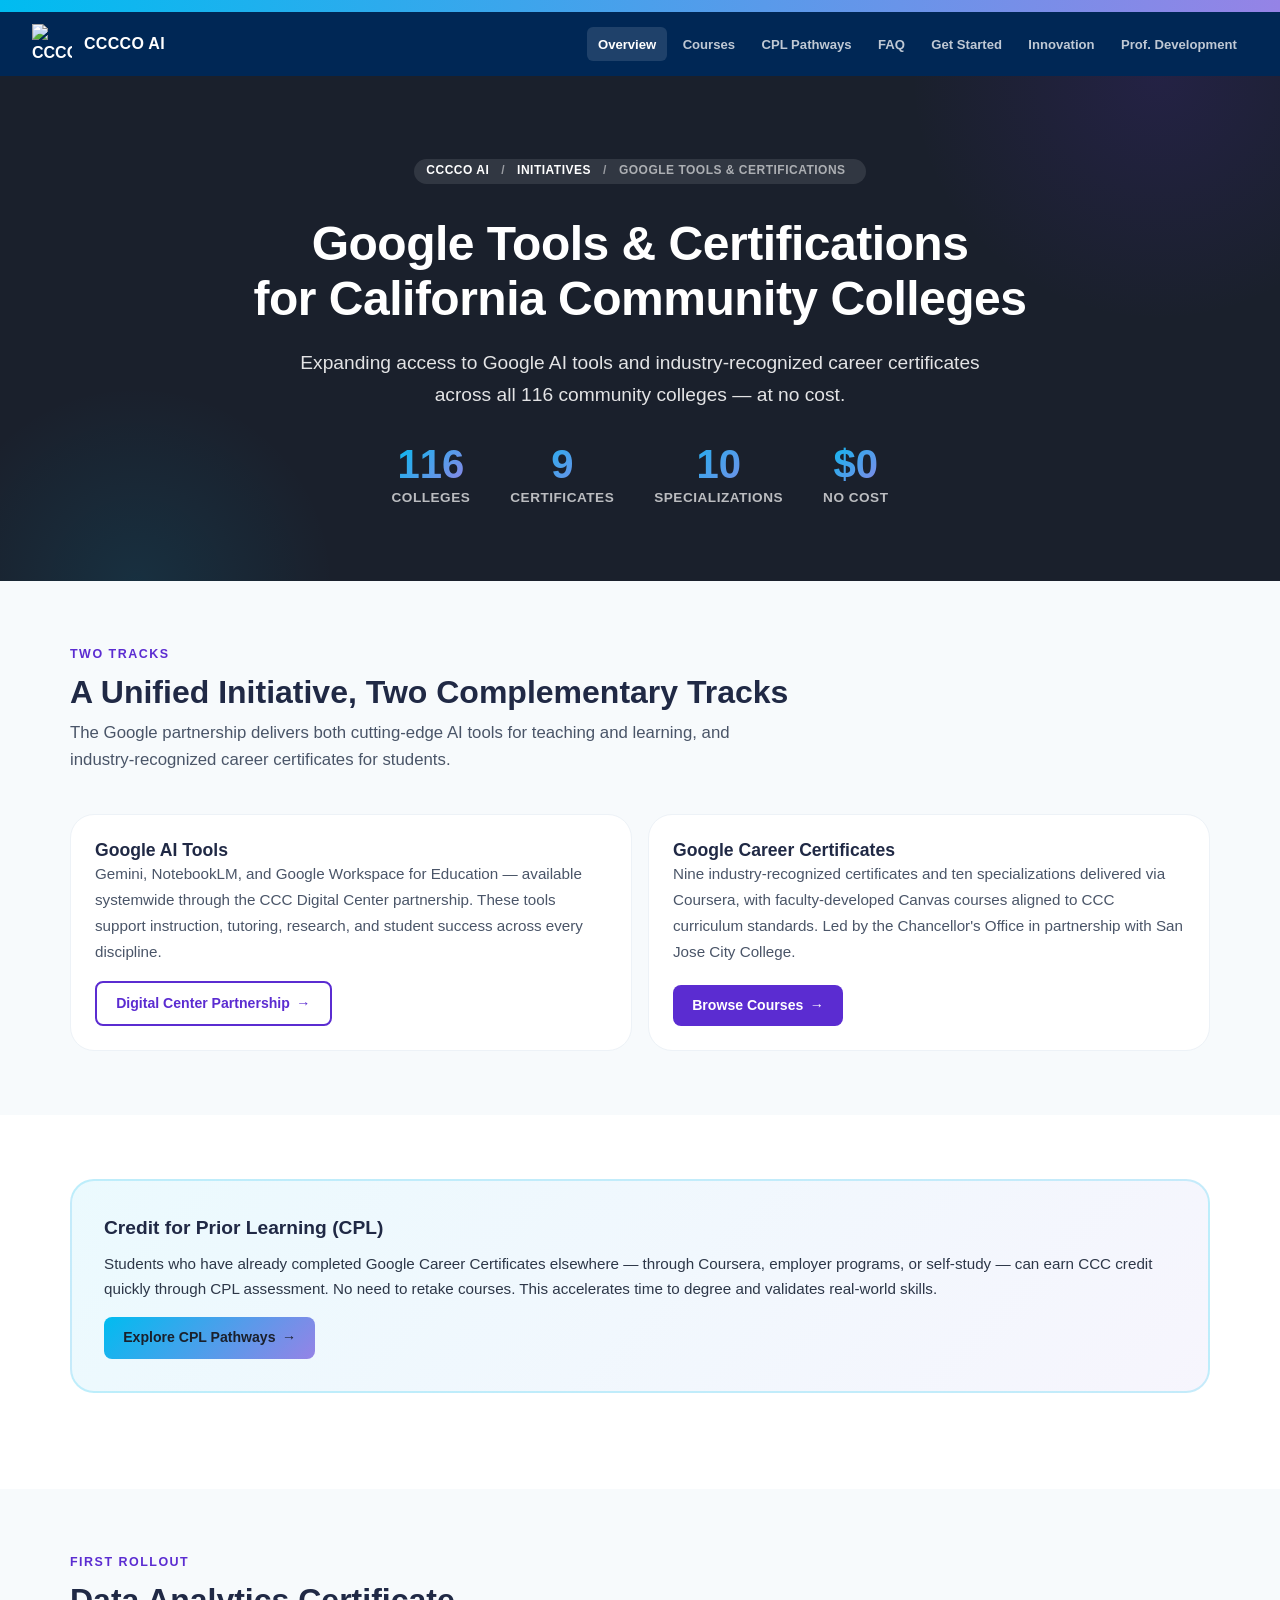
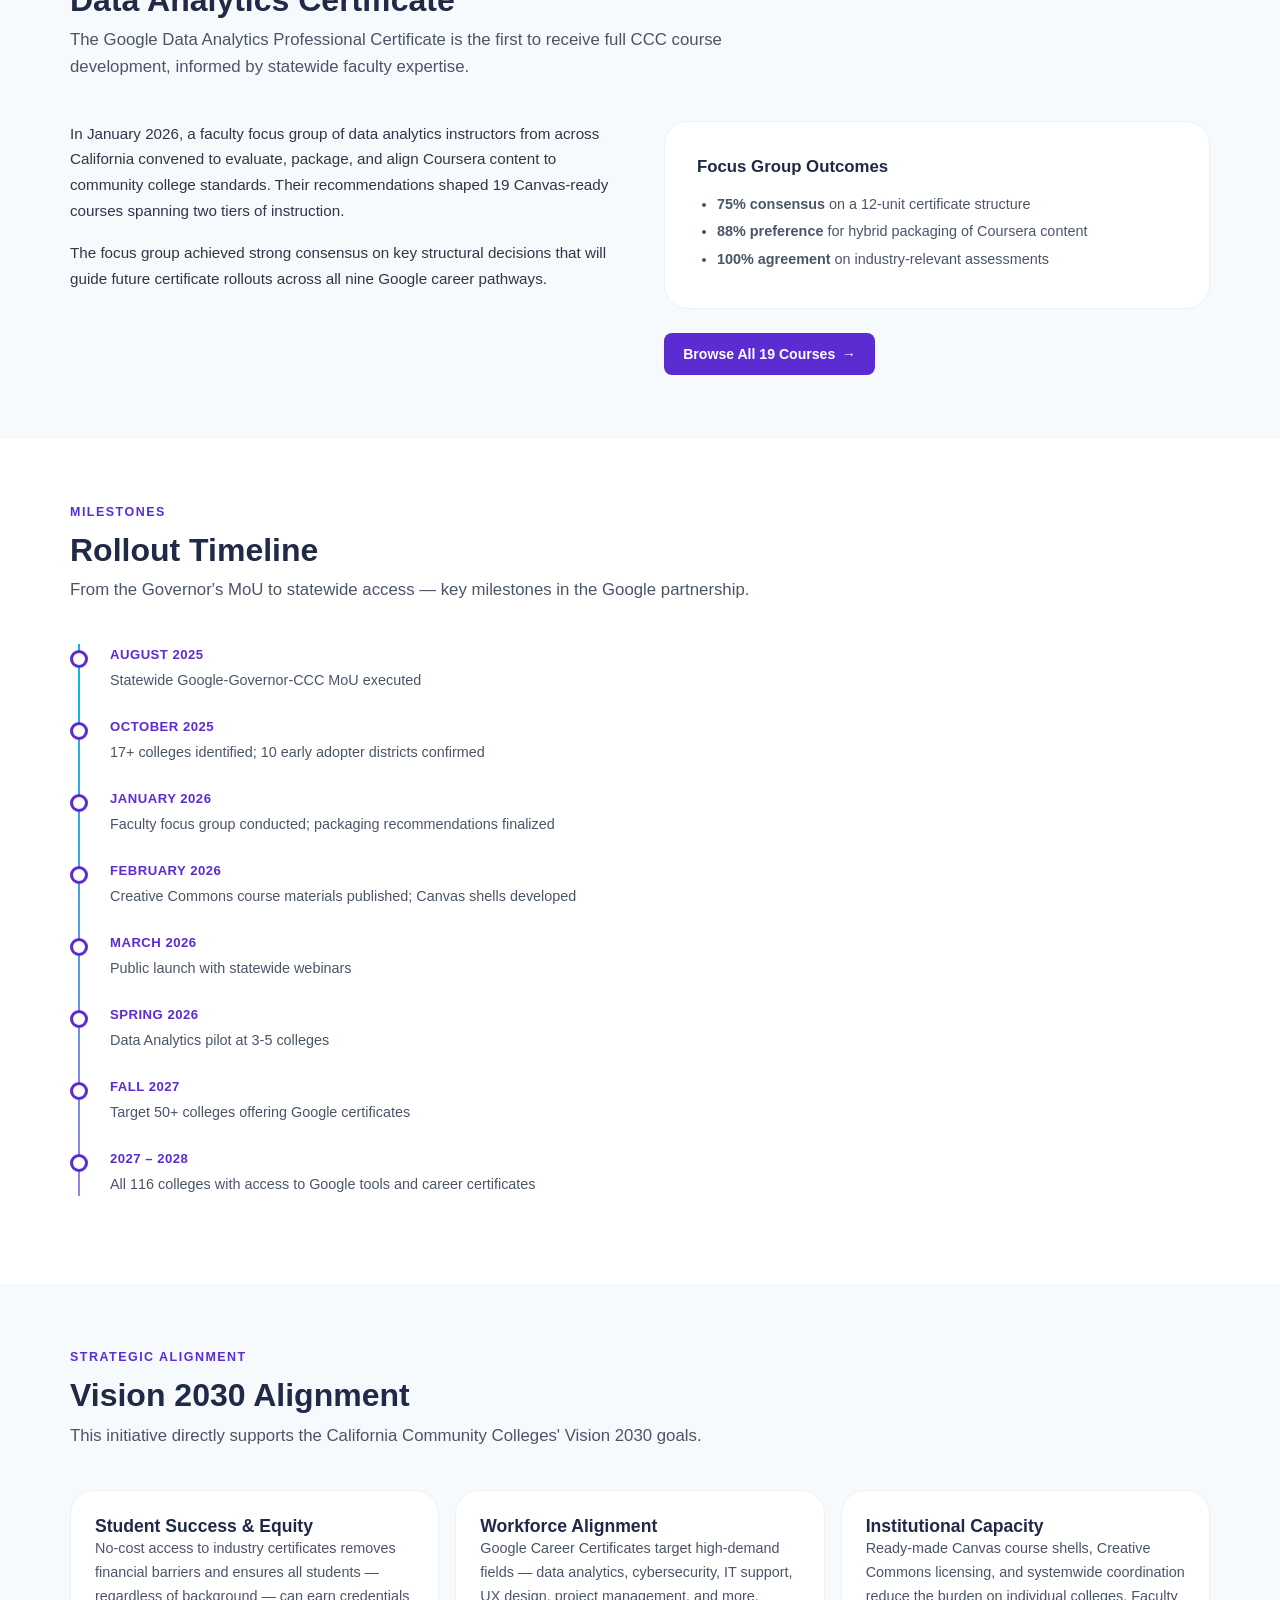
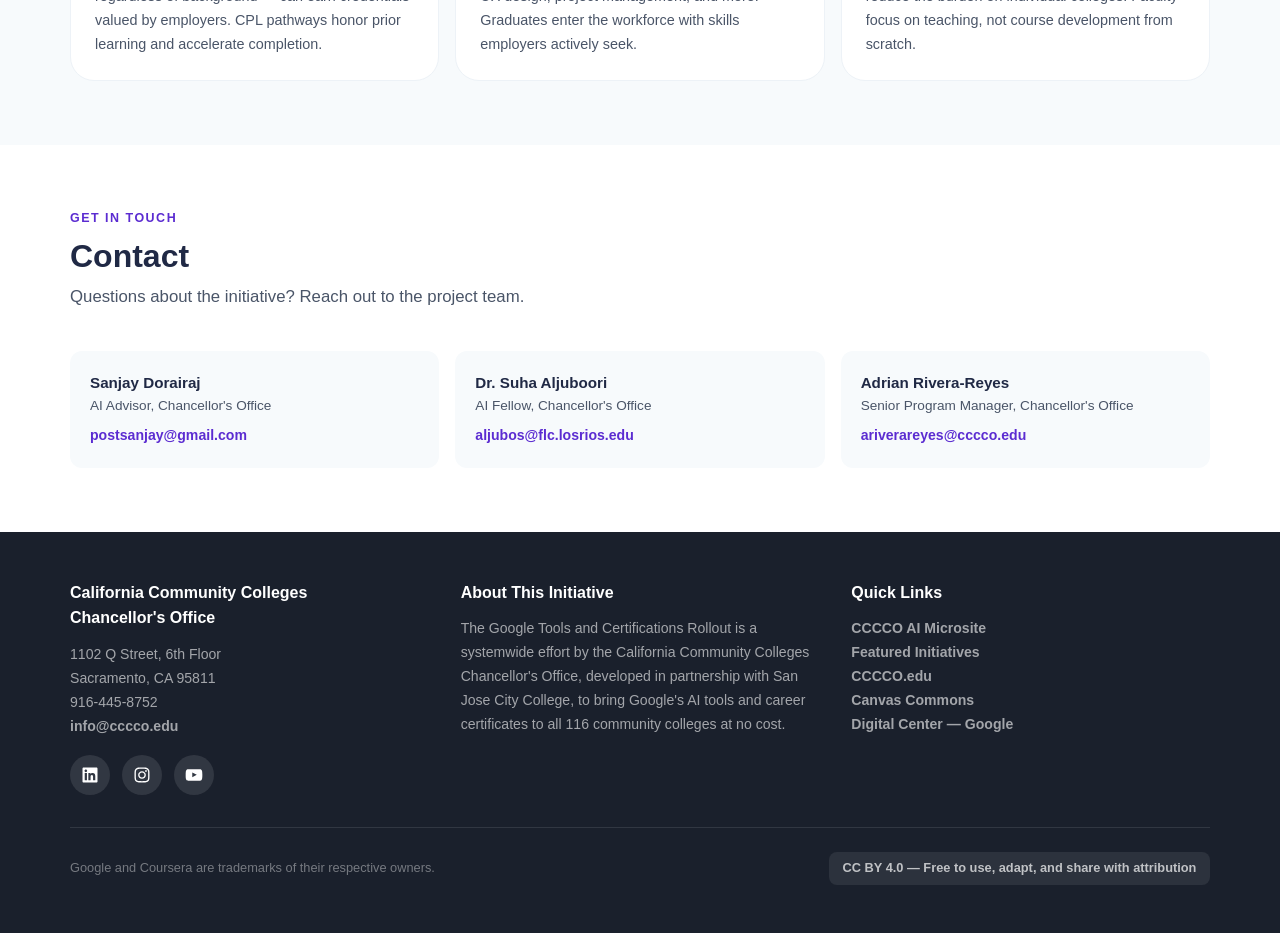
==== index.html @ 45eefa28 "Initial microsite for CCC Google Tools & Certifications" ====
<!DOCTYPE html>
<html lang="en">
<head>
  <meta charset="UTF-8">
  <meta name="viewport" content="width=device-width, initial-scale=1.0">
  <title>Google Tools &amp; Certifications — CCC</title>
  <link rel="stylesheet" href="css/style.css">
</head>
<body data-page="home">

  <div id="site-header"></div>

  <!-- ═══ Hero ═══ -->
  <section class="hero">
    <div class="container">
      <nav class="breadcrumb" aria-label="Breadcrumb">
        <a href="https://ai.cccco.edu/">CCCCO AI</a>
        <span class="sep">/</span>
        <a href="https://ai.cccco.edu/initiatives/">Initiatives</a>
        <span class="sep">/</span>
        <span class="current">Google Tools &amp; Certifications</span>
      </nav>

      <h1>Google Tools &amp; Certifications<br>for California Community Colleges</h1>
      <p class="lead">Expanding access to Google AI tools and industry-recognized career certificates across all 116 community colleges — at no cost.</p>

      <div class="hero-stats">
        <div class="hero-stat">
          <span class="num">116</span>
          <span class="label">Colleges</span>
        </div>
        <div class="hero-stat">
          <span class="num">9</span>
          <span class="label">Certificates</span>
        </div>
        <div class="hero-stat">
          <span class="num">10</span>
          <span class="label">Specializations</span>
        </div>
        <div class="hero-stat">
          <span class="num">$0</span>
          <span class="label">No Cost</span>
        </div>
      </div>
    </div>
  </section>

  <!-- ═══ Two-Track Overview ═══ -->
  <section class="bg-light">
    <div class="container">
      <p class="section-label">Two Tracks</p>
      <h2 class="section-title">A Unified Initiative, Two Complementary Tracks</h2>
      <p class="section-subtitle">The Google partnership delivers both cutting-edge AI tools for teaching and learning, and industry-recognized career certificates for students.</p>

      <div class="card-grid">
        <!-- Track 1: AI Tools -->
        <div class="card card-light">
          <div class="card-inner">
            <h3 class="card-title">Google AI Tools</h3>
            <p style="color: var(--palette5); font-size: 0.95rem; line-height: 1.7; margin-bottom: 1rem;">
              Gemini, NotebookLM, and Google Workspace for Education — available systemwide through the CCC Digital Center partnership. These tools support instruction, tutoring, research, and student success across every discipline.
            </p>
            <div class="card-actions">
              <a href="digital-center.html" class="btn btn-outline">Digital Center Partnership <span class="arrow">&rarr;</span></a>
            </div>
          </div>
        </div>

        <!-- Track 2: Career Certificates -->
        <div class="card card-light">
          <div class="card-inner">
            <h3 class="card-title">Google Career Certificates</h3>
            <p style="color: var(--palette5); font-size: 0.95rem; line-height: 1.7; margin-bottom: 1rem;">
              Nine industry-recognized certificates and ten specializations delivered via Coursera, with faculty-developed Canvas courses aligned to CCC curriculum standards. Led by the Chancellor's Office in partnership with San Jose City College.
            </p>
            <div class="card-actions">
              <a href="courses.html" class="btn btn-primary">Browse Courses <span class="arrow">&rarr;</span></a>
            </div>
          </div>
        </div>
      </div>
    </div>
  </section>

  <!-- ═══ CPL Call-out Banner ═══ -->
  <section>
    <div class="container">
      <div class="cpl-highlight">
        <h3>Credit for Prior Learning (CPL)</h3>
        <p>Students who have already completed Google Career Certificates elsewhere — through Coursera, employer programs, or self-study — can earn CCC credit quickly through CPL assessment. No need to retake courses. This accelerates time to degree and validates real-world skills.</p>
        <a href="cpl.html" class="btn btn-teal mt-2">Explore CPL Pathways <span class="arrow">&rarr;</span></a>
      </div>
    </div>
  </section>

  <!-- ═══ Data Analytics First Rollout ═══ -->
  <section class="bg-light">
    <div class="container">
      <p class="section-label">First Rollout</p>
      <h2 class="section-title">Data Analytics Certificate</h2>
      <p class="section-subtitle">The Google Data Analytics Professional Certificate is the first to receive full CCC course development, informed by statewide faculty expertise.</p>

      <div class="two-col">
        <div class="prose">
          <p>In January 2026, a faculty focus group of data analytics instructors from across California convened to evaluate, package, and align Coursera content to community college standards. Their recommendations shaped 19 Canvas-ready courses spanning two tiers of instruction.</p>
          <p>The focus group achieved strong consensus on key structural decisions that will guide future certificate rollouts across all nine Google career pathways.</p>
        </div>
        <div>
          <div class="info-grid" style="grid-template-columns: 1fr;">
            <div class="info-box">
              <h3>Focus Group Outcomes</h3>
              <ul>
                <li><strong>75% consensus</strong> on a 12-unit certificate structure</li>
                <li><strong>88% preference</strong> for hybrid packaging of Coursera content</li>
                <li><strong>100% agreement</strong> on industry-relevant assessments</li>
              </ul>
            </div>
          </div>
          <div class="mt-3">
            <a href="courses.html" class="btn btn-primary">Browse All 19 Courses <span class="arrow">&rarr;</span></a>
          </div>
        </div>
      </div>
    </div>
  </section>

  <!-- ═══ Timeline ═══ -->
  <section>
    <div class="container">
      <p class="section-label">Milestones</p>
      <h2 class="section-title">Rollout Timeline</h2>
      <p class="section-subtitle">From the Governor's MoU to statewide access — key milestones in the Google partnership.</p>

      <div class="timeline">
        <div class="timeline-item">
          <div class="date">August 2025</div>
          <p>Statewide Google-Governor-CCC MoU executed</p>
        </div>
        <div class="timeline-item">
          <div class="date">October 2025</div>
          <p>17+ colleges identified; 10 early adopter districts confirmed</p>
        </div>
        <div class="timeline-item">
          <div class="date">January 2026</div>
          <p>Faculty focus group conducted; packaging recommendations finalized</p>
        </div>
        <div class="timeline-item">
          <div class="date">February 2026</div>
          <p>Creative Commons course materials published; Canvas shells developed</p>
        </div>
        <div class="timeline-item">
          <div class="date">March 2026</div>
          <p>Public launch with statewide webinars</p>
        </div>
        <div class="timeline-item">
          <div class="date">Spring 2026</div>
          <p>Data Analytics pilot at 3-5 colleges</p>
        </div>
        <div class="timeline-item">
          <div class="date">Fall 2027</div>
          <p>Target 50+ colleges offering Google certificates</p>
        </div>
        <div class="timeline-item">
          <div class="date">2027 – 2028</div>
          <p>All 116 colleges with access to Google tools and career certificates</p>
        </div>
      </div>
    </div>
  </section>

  <!-- ═══ Vision 2030 Alignment ═══ -->
  <section class="bg-light">
    <div class="container">
      <p class="section-label">Strategic Alignment</p>
      <h2 class="section-title">Vision 2030 Alignment</h2>
      <p class="section-subtitle">This initiative directly supports the California Community Colleges' Vision 2030 goals.</p>

      <div class="card-grid card-grid-3">
        <div class="card card-light">
          <div class="card-inner">
            <h3 class="card-title">Student Success &amp; Equity</h3>
            <p style="color: var(--palette5); font-size: 0.9rem; line-height: 1.65;">
              No-cost access to industry certificates removes financial barriers and ensures all students — regardless of background — can earn credentials valued by employers. CPL pathways honor prior learning and accelerate completion.
            </p>
          </div>
        </div>
        <div class="card card-light">
          <div class="card-inner">
            <h3 class="card-title">Workforce Alignment</h3>
            <p style="color: var(--palette5); font-size: 0.9rem; line-height: 1.65;">
              Google Career Certificates target high-demand fields — data analytics, cybersecurity, IT support, UX design, project management, and more. Graduates enter the workforce with skills employers actively seek.
            </p>
          </div>
        </div>
        <div class="card card-light">
          <div class="card-inner">
            <h3 class="card-title">Institutional Capacity</h3>
            <p style="color: var(--palette5); font-size: 0.9rem; line-height: 1.65;">
              Ready-made Canvas course shells, Creative Commons licensing, and systemwide coordination reduce the burden on individual colleges. Faculty focus on teaching, not course development from scratch.
            </p>
          </div>
        </div>
      </div>
    </div>
  </section>

  <!-- ═══ Contact ═══ -->
  <section>
    <div class="container">
      <p class="section-label">Get in Touch</p>
      <h2 class="section-title">Contact</h2>
      <p class="section-subtitle">Questions about the initiative? Reach out to the project team.</p>

      <div class="contact-grid">
        <div class="contact-card">
          <div class="name">Sanjay Dorairaj</div>
          <div class="role">AI Advisor, Chancellor's Office</div>
          <a href="mailto:postsanjay@gmail.com">postsanjay@gmail.com</a>
        </div>
        <div class="contact-card">
          <div class="name">Dr. Suha Aljuboori</div>
          <div class="role">AI Fellow, Chancellor's Office</div>
          <a href="mailto:aljubos@flc.losrios.edu">aljubos@flc.losrios.edu</a>
        </div>
        <div class="contact-card">
          <div class="name">Adrian Rivera-Reyes</div>
          <div class="role">Senior Program Manager, Chancellor's Office</div>
          <a href="mailto:ariverareyes@cccco.edu">ariverareyes@cccco.edu</a>
        </div>
      </div>
    </div>
  </section>

  <div id="site-footer"></div>

  <script src="js/components.js"></script>
</body>
</html>
---- css/style.css ----
/* ═══════════════════════════════════════════════
   CCC Google Tools & Certifications Microsite
   Themed to match ai.cccco.edu
   ═══════════════════════════════════════════════ */

@import url('https://use.typekit.net/yru2ehw.css');

:root {
  --palette1: #005092;
  --palette2: #002755;
  --palette3: #1A202C;
  --palette4: #2D3748;
  --palette5: #4A5568;
  --palette6: #718096;
  --palette7: #EDF2F7;
  --palette8: #F7FAFC;
  --palette9: #ffffff;
  --color-text: #202945;
  --purple: #5B2CD1;
  --teal: #00BCF0;
  --lavender: #9583E6;
  --green: #13612e;
  --orange: #f7630c;
  --gold: #f5a524;
  --font-body: 'tt-commons-pro', -apple-system, BlinkMacSystemFont, 'Segoe UI', sans-serif;
  --font-serif: 'MetaSerifPro', Georgia, serif;
  --font-display: 'solano-gothic-pro-mvb', 'tt-commons-pro', sans-serif;
  --radius: 24px;
  --radius-sm: 12px;
  --max-w: 1140px;
}

*, *::before, *::after { margin: 0; padding: 0; box-sizing: border-box; }

body {
  font-family: var(--font-body);
  color: var(--color-text);
  line-height: 1.6;
  background: var(--palette9);
  -webkit-font-smoothing: antialiased;
  -moz-osx-font-smoothing: grayscale;
}

strong, b { font-weight: 600; }
a { font-weight: 600; text-decoration: none; color: var(--purple); }
a:hover { text-decoration: underline; }
img { max-width: 100%; height: auto; }

/* ── Gradient top bar ── */
.gradient-bar {
  height: 12px;
  background: linear-gradient(90deg, var(--teal) 0%, var(--lavender) 100%);
}

/* ── Header ── */
.site-header {
  background: var(--palette2);
  color: var(--palette9);
  padding: 0 2rem;
  display: flex;
  align-items: center;
  min-height: 64px;
  gap: 1rem;
  flex-wrap: wrap;
  position: sticky;
  top: 0;
  z-index: 100;
}
.site-header .brand {
  display: flex;
  align-items: center;
  gap: 0.75rem;
  text-decoration: none;
  color: var(--palette9);
  flex-shrink: 0;
}
.site-header .brand:hover { text-decoration: none; }
.site-header .brand img { height: 40px; width: 40px; }
.site-header .brand-text { font-size: 1rem; font-weight: 700; letter-spacing: 0.3px; }
.site-header nav { margin-left: auto; display: flex; gap: 0.25rem; align-items: center; flex-wrap: wrap; }
.site-header nav a {
  color: rgba(255,255,255,0.75);
  text-decoration: none;
  font-size: 0.82rem;
  font-weight: 600;
  padding: 0.4rem 0.7rem;
  border-radius: 6px;
  transition: all 0.2s;
}
.site-header nav a:hover { color: #fff; background: rgba(255,255,255,0.08); text-decoration: none; }
.site-header nav a.active { color: #fff; background: rgba(255,255,255,0.12); }

/* Mobile hamburger */
.mobile-toggle {
  display: none;
  background: none;
  border: none;
  color: var(--palette9);
  font-size: 1.5rem;
  cursor: pointer;
  padding: 0.25rem;
  margin-left: auto;
}
@media (max-width: 900px) {
  .mobile-toggle { display: block; }
  .site-header nav {
    display: none;
    width: 100%;
    flex-direction: column;
    align-items: stretch;
    padding-bottom: 0.5rem;
  }
  .site-header nav.open { display: flex; }
  .site-header nav a { padding: 0.6rem 0.7rem; }
}

/* ── Container / Section ── */
.container { max-width: var(--max-w); margin: 0 auto; }
section { padding: 4rem 2rem; }
@media (max-width: 767px) { section { padding: 2.5rem 1.25rem; } }
.bg-light { background: var(--palette8); }
.bg-dark { background: var(--palette3); color: var(--palette9); }

/* ── Section headings ── */
.section-label {
  font-size: 0.78rem;
  font-weight: 700;
  text-transform: uppercase;
  letter-spacing: 1.5px;
  color: var(--purple);
  margin-bottom: 0.5rem;
}
.bg-dark .section-label { color: var(--teal); }
.section-title {
  font-family: var(--font-display);
  font-size: 2rem;
  font-weight: 800;
  color: var(--color-text);
  margin-bottom: 0.5rem;
  line-height: 1.2;
}
.bg-dark .section-title { color: var(--palette9); }
.section-subtitle {
  color: var(--palette5);
  font-size: 1.05rem;
  margin-bottom: 2.5rem;
  max-width: 680px;
}
.bg-dark .section-subtitle { color: rgba(255,255,255,0.7); }

/* ── Hero ── */
.hero {
  background: var(--palette3);
  color: var(--palette9);
  padding: 5rem 2rem 4.5rem;
  text-align: center;
  position: relative;
  overflow: hidden;
}
.hero::before {
  content: '';
  position: absolute;
  top: -50%; right: -10%;
  width: 500px; height: 500px;
  border-radius: 50%;
  background: radial-gradient(circle, rgba(91,44,209,0.15) 0%, transparent 70%);
  pointer-events: none;
}
.hero::after {
  content: '';
  position: absolute;
  bottom: -40%; left: -5%;
  width: 400px; height: 400px;
  border-radius: 50%;
  background: radial-gradient(circle, rgba(0,188,240,0.1) 0%, transparent 70%);
  pointer-events: none;
}
.hero .container { position: relative; z-index: 1; }
.hero.hero-sm { padding: 3.5rem 2rem 3rem; }

/* Breadcrumb */
.breadcrumb {
  display: inline-flex;
  align-items: center;
  gap: 12px;
  padding: 2px 20px 4px 12px;
  border-radius: 20px;
  background: rgba(255,255,255,0.1);
  margin-bottom: 2rem;
  font-size: 12px;
  font-weight: 600;
  letter-spacing: 0.5px;
  text-transform: uppercase;
}
.breadcrumb a { color: #fff; text-decoration: none; font-weight: 600; }
.breadcrumb a:hover { text-decoration: underline; }
.breadcrumb .sep { opacity: 0.5; }
.breadcrumb .current { color: rgba(255,255,255,0.6); }

.hero h1 {
  font-family: var(--font-display);
  font-size: 3rem;
  font-weight: 800;
  margin-bottom: 1.25rem;
  line-height: 1.15;
  letter-spacing: -0.5px;
}
.hero p.lead {
  font-size: 1.2rem;
  max-width: 720px;
  margin: 0 auto 2rem;
  opacity: 0.88;
  line-height: 1.7;
}
@media (max-width: 768px) {
  .hero h1 { font-size: 2rem; }
  .hero p.lead { font-size: 1rem; }
}

/* Hero stats row */
.hero-stats {
  display: flex;
  justify-content: center;
  gap: 2.5rem;
  flex-wrap: wrap;
  margin-top: 2rem;
}
.hero-stat { text-align: center; }
.hero-stat .num {
  font-family: var(--font-display);
  font-size: 2.5rem;
  font-weight: 800;
  display: block;
  line-height: 1;
  background: linear-gradient(135deg, var(--teal), var(--lavender));
  -webkit-background-clip: text;
  -webkit-text-fill-color: transparent;
  background-clip: text;
}
.hero-stat .label {
  font-size: 0.85rem;
  font-weight: 600;
  text-transform: uppercase;
  letter-spacing: 0.5px;
  opacity: 0.7;
  margin-top: 0.25rem;
}

/* ── Buttons ── */
.btn {
  display: inline-flex;
  align-items: center;
  gap: 0.4rem;
  padding: 0.6rem 1.2rem;
  border-radius: 8px;
  font-family: var(--font-body);
  font-size: 0.88rem;
  font-weight: 600;
  text-decoration: none;
  transition: all 0.2s;
  border: none;
  cursor: pointer;
}
.btn:hover { text-decoration: none; }
.btn .arrow { transition: transform 0.2s; }
.btn:hover .arrow { transform: translateX(3px); }
.btn-primary { background: var(--purple); color: #fff; }
.btn-primary:hover { background: #4a20b8; color: #fff; }
.btn-teal { background: linear-gradient(135deg, var(--teal), var(--lavender)); color: var(--palette3); }
.btn-teal:hover { opacity: 0.9; color: var(--palette3); }
.btn-outline-light {
  background: rgba(255,255,255,0.08);
  color: rgba(255,255,255,0.85);
  border: 1.5px solid rgba(255,255,255,0.2);
}
.btn-outline-light:hover { background: rgba(255,255,255,0.15); color: #fff; }
.btn-outline {
  background: transparent;
  color: var(--purple);
  border: 2px solid var(--purple);
}
.btn-outline:hover { background: var(--purple); color: #fff; }
.btn-lg { padding: 0.75rem 1.5rem; font-size: 1rem; }

/* ── Cards (dark bg, ai.cccco.edu style) ── */
.card-grid {
  display: grid;
  grid-template-columns: repeat(2, 1fr);
  gap: 1rem;
}
@media (max-width: 860px) { .card-grid { grid-template-columns: 1fr; } }
.card-grid-3 { grid-template-columns: repeat(3, 1fr); }
@media (max-width: 960px) { .card-grid-3 { grid-template-columns: repeat(2, 1fr); } }
@media (max-width: 600px) { .card-grid-3 { grid-template-columns: 1fr; } }

.card {
  position: relative;
  overflow: hidden;
  border-radius: var(--radius);
  background: var(--palette3);
  color: var(--palette9);
  display: flex;
  flex-direction: column;
  transition: transform 0.25s ease, box-shadow 0.25s ease;
}
.card:hover {
  transform: translateY(-4px);
  box-shadow: 0 12px 40px rgba(0,0,0,0.2);
}
.card::before {
  content: '';
  position: absolute;
  inset: 0;
  background: var(--purple);
  opacity: 0;
  transition: opacity 0.3s ease;
  z-index: 1;
  pointer-events: none;
}
.card:hover::before { opacity: 0.08; }
.card-inner {
  position: relative;
  z-index: 2;
  padding: 1.5rem;
  display: flex;
  flex-direction: column;
  flex: 1;
}

/* Light cards */
.card-light {
  background: var(--palette9);
  color: var(--color-text);
  border: 1px solid var(--palette7);
}
.card-light::before { display: none; }
.card-light:hover { box-shadow: 0 8px 24px rgba(0,0,0,0.08); }
.card-light .card-inner p { color: var(--palette5); }

/* ── Course card specifics ── */
.card-top {
  display: flex;
  align-items: flex-start;
  gap: 0.75rem;
  margin-bottom: 1rem;
}
.card-id {
  font-family: var(--font-display);
  font-weight: 800;
  font-size: 0.78rem;
  padding: 0.3rem 0.75rem;
  border-radius: 8px;
  white-space: nowrap;
  flex-shrink: 0;
  background: rgba(255,255,255,0.12);
  color: var(--palette9);
  letter-spacing: 0.5px;
}
.card-id.cpl {
  background: linear-gradient(135deg, var(--teal), var(--lavender));
  color: var(--palette3);
}
.card-title {
  font-family: var(--font-display);
  font-size: 1.1rem;
  font-weight: 700;
  line-height: 1.3;
}
.card-title em {
  font-style: normal;
  font-size: 0.88rem;
  opacity: 0.7;
  display: block;
  margin-top: 2px;
}
.card-meta {
  display: flex;
  flex-wrap: wrap;
  gap: 0.4rem;
  margin-bottom: 0.75rem;
}
.meta-tag {
  font-size: 0.72rem;
  font-weight: 700;
  padding: 0.2rem 0.6rem;
  border-radius: 50px;
  text-transform: uppercase;
  letter-spacing: 0.3px;
}
.meta-tag.units { background: rgba(19,97,46,0.25); color: #6ee7a0; }
.meta-tag.coursera { background: rgba(0,188,240,0.15); color: var(--teal); }
.meta-tag.hours { background: rgba(149,131,230,0.2); color: var(--lavender); }
.meta-tag.cpl-tag { background: rgba(245,165,36,0.2); color: var(--gold); }

.card-desc {
  font-size: 0.9rem;
  color: rgba(255,255,255,0.72);
  line-height: 1.55;
  margin-bottom: 0.5rem;
  flex: 1;
}
.card-skills {
  font-size: 0.82rem;
  color: rgba(255,255,255,0.55);
  margin-bottom: 1rem;
}
.card-skills strong { color: rgba(255,255,255,0.75); }
.card-actions {
  display: flex;
  gap: 0.5rem;
  flex-wrap: wrap;
  margin-top: auto;
}

/* ── Tier divider ── */
.tier-divider {
  text-align: center;
  margin: 3rem 0 1.5rem;
  position: relative;
}
.tier-divider::before {
  content: '';
  position: absolute;
  top: 50%;
  left: 0; right: 0;
  height: 1px;
  background: var(--palette7);
}
.tier-divider span {
  position: relative;
  background: var(--palette9);
  padding: 0 1.5rem;
  font-family: var(--font-display);
  font-size: 0.82rem;
  font-weight: 700;
  color: var(--purple);
  text-transform: uppercase;
  letter-spacing: 1px;
}
.bg-light .tier-divider span { background: var(--palette8); }

/* ── Filter tabs ── */
.filter-bar {
  display: flex;
  gap: 0.5rem;
  margin-bottom: 2rem;
  flex-wrap: wrap;
}
.filter-btn {
  font-family: var(--font-body);
  padding: 0.5rem 1.25rem;
  border: 2px solid var(--palette7);
  border-radius: 50px;
  background: var(--palette9);
  color: var(--palette5);
  font-weight: 600;
  font-size: 0.85rem;
  cursor: pointer;
  transition: all 0.2s;
}
.filter-btn:hover { border-color: var(--purple); color: var(--purple); }
.filter-btn.active { background: var(--purple); border-color: var(--purple); color: var(--palette9); }

/* ── Info box grid ── */
.info-grid {
  display: grid;
  grid-template-columns: repeat(auto-fill, minmax(320px, 1fr));
  gap: 1rem;
}
.info-box {
  background: var(--palette9);
  border-radius: var(--radius);
  padding: 2rem;
  border: 1px solid var(--palette7);
  transition: box-shadow 0.2s;
}
.info-box:hover { box-shadow: 0 8px 24px rgba(0,0,0,0.06); }
.info-box .step-num {
  display: inline-flex;
  align-items: center;
  justify-content: center;
  width: 36px; height: 36px;
  border-radius: 50%;
  background: linear-gradient(135deg, var(--teal), var(--lavender));
  color: var(--palette3);
  font-weight: 800;
  font-size: 0.9rem;
  margin-bottom: 0.75rem;
}
.info-box h3 {
  font-family: var(--font-display);
  font-size: 1.05rem;
  font-weight: 700;
  color: var(--color-text);
  margin-bottom: 0.75rem;
}
.info-box p, .info-box li {
  font-size: 0.9rem;
  color: var(--palette5);
  line-height: 1.6;
}
.info-box ul { padding-left: 1.25rem; }
.info-box li { margin-bottom: 0.3rem; }
code {
  background: var(--palette7);
  padding: 0.15rem 0.4rem;
  border-radius: 4px;
  font-size: 0.85rem;
}

/* ── Pathway cards ── */
.pathway-grid {
  display: grid;
  grid-template-columns: repeat(auto-fill, minmax(300px, 1fr));
  gap: 1rem;
}
.pathway-card {
  background: var(--palette9);
  border-radius: var(--radius);
  padding: 2rem;
  border: 1px solid var(--palette7);
  transition: box-shadow 0.2s;
}
.pathway-card:hover { box-shadow: 0 8px 24px rgba(0,0,0,0.06); }
.pathway-card h3 {
  font-family: var(--font-display);
  font-size: 1.1rem;
  font-weight: 700;
  color: var(--color-text);
  margin-bottom: 0.4rem;
}
.pathway-units {
  display: inline-block;
  font-size: 0.75rem;
  font-weight: 700;
  padding: 0.2rem 0.6rem;
  border-radius: 50px;
  background: rgba(19,97,46,0.1);
  color: var(--green);
  margin-bottom: 0.75rem;
  text-transform: uppercase;
  letter-spacing: 0.3px;
}
.pathway-card p { font-size: 0.9rem; color: var(--palette5); margin-bottom: 0.75rem; }
.pathway-courses {
  font-family: var(--font-display);
  font-size: 0.88rem;
  font-weight: 700;
  color: var(--purple);
}

/* ── Tables ── */
.data-table {
  width: 100%;
  border-collapse: separate;
  border-spacing: 0;
  font-size: 0.88rem;
  border-radius: var(--radius-sm);
  overflow: hidden;
  border: 1px solid var(--palette7);
}
.data-table th {
  background: var(--palette3);
  color: var(--palette9);
  padding: 0.85rem 1rem;
  text-align: left;
  font-weight: 700;
  font-size: 0.82rem;
  text-transform: uppercase;
  letter-spacing: 0.5px;
}
.data-table td {
  padding: 0.75rem 1rem;
  border-bottom: 1px solid var(--palette7);
  color: var(--palette4);
}
.data-table tr:last-child td { border-bottom: none; }
.data-table tr:nth-child(even) td { background: var(--palette8); }
.data-table tr:hover td { background: rgba(91,44,209,0.04); }

/* ── FAQ Accordion ── */
.faq-group { margin-bottom: 2rem; }
.faq-group h3 {
  font-family: var(--font-display);
  font-size: 1.2rem;
  font-weight: 700;
  color: var(--color-text);
  margin-bottom: 1rem;
  padding-bottom: 0.5rem;
  border-bottom: 2px solid var(--palette7);
}
.faq-item {
  border: 1px solid var(--palette7);
  border-radius: var(--radius-sm);
  margin-bottom: 0.5rem;
  overflow: hidden;
}
.faq-q {
  width: 100%;
  background: var(--palette9);
  border: none;
  padding: 1rem 1.25rem;
  text-align: left;
  font-family: var(--font-body);
  font-size: 0.95rem;
  font-weight: 600;
  color: var(--color-text);
  cursor: pointer;
  display: flex;
  justify-content: space-between;
  align-items: center;
  gap: 1rem;
  transition: background 0.2s;
}
.faq-q:hover { background: var(--palette8); }
.faq-q .icon {
  flex-shrink: 0;
  width: 24px; height: 24px;
  border-radius: 50%;
  background: var(--palette7);
  display: flex;
  align-items: center;
  justify-content: center;
  font-size: 1rem;
  transition: transform 0.3s, background 0.2s;
  color: var(--purple);
}
.faq-item.open .faq-q .icon {
  transform: rotate(45deg);
  background: var(--purple);
  color: #fff;
}
.faq-a {
  max-height: 0;
  overflow: hidden;
  transition: max-height 0.35s ease;
}
.faq-a-inner {
  padding: 0 1.25rem 1.25rem;
  font-size: 0.9rem;
  color: var(--palette5);
  line-height: 1.7;
}
.faq-a-inner p { margin-bottom: 0.75rem; }
.faq-a-inner ul, .faq-a-inner ol { padding-left: 1.25rem; margin-bottom: 0.75rem; }
.faq-a-inner li { margin-bottom: 0.3rem; }
.faq-item.open .faq-a { max-height: 2000px; }

/* ── CTA Banner ── */
.cta-banner {
  background: linear-gradient(135deg, var(--purple) 0%, #3a1a8a 100%);
  color: var(--palette9);
  padding: 3rem 2rem;
  text-align: center;
  border-radius: var(--radius);
  margin: 2rem 0;
}
.cta-banner h2 {
  font-family: var(--font-display);
  font-size: 1.75rem;
  font-weight: 800;
  margin-bottom: 0.75rem;
}
.cta-banner p {
  font-size: 1.05rem;
  opacity: 0.88;
  margin-bottom: 1.5rem;
  max-width: 600px;
  margin-left: auto;
  margin-right: auto;
}

/* ── Timeline ── */
.timeline {
  position: relative;
  padding-left: 2.5rem;
}
.timeline::before {
  content: '';
  position: absolute;
  left: 8px;
  top: 0; bottom: 0;
  width: 2px;
  background: linear-gradient(180deg, var(--teal), var(--lavender));
}
.timeline-item {
  position: relative;
  margin-bottom: 1.5rem;
}
.timeline-item::before {
  content: '';
  position: absolute;
  left: -2.5rem;
  top: 0.35rem;
  width: 18px; height: 18px;
  border-radius: 50%;
  background: var(--palette9);
  border: 3px solid var(--purple);
}
.timeline-item .date {
  font-family: var(--font-display);
  font-size: 0.82rem;
  font-weight: 700;
  color: var(--purple);
  text-transform: uppercase;
  letter-spacing: 0.5px;
  margin-bottom: 0.25rem;
}
.timeline-item p {
  font-size: 0.9rem;
  color: var(--palette5);
}

/* ── Two-column content ── */
.two-col {
  display: grid;
  grid-template-columns: 1fr 1fr;
  gap: 3rem;
  align-items: start;
}
@media (max-width: 860px) { .two-col { grid-template-columns: 1fr; gap: 2rem; } }

.prose h2 {
  font-family: var(--font-display);
  font-size: 1.4rem;
  font-weight: 700;
  color: var(--color-text);
  margin: 2rem 0 0.75rem;
}
.prose h2:first-child { margin-top: 0; }
.prose h3 {
  font-family: var(--font-display);
  font-size: 1.1rem;
  font-weight: 700;
  color: var(--color-text);
  margin: 1.5rem 0 0.5rem;
}
.prose p { font-size: 0.95rem; color: var(--palette4); margin-bottom: 1rem; line-height: 1.7; }
.prose ul, .prose ol { padding-left: 1.5rem; margin-bottom: 1rem; }
.prose li { font-size: 0.95rem; color: var(--palette4); margin-bottom: 0.4rem; line-height: 1.6; }
.prose li strong { color: var(--color-text); }

/* ── Contact cards ── */
.contact-grid {
  display: grid;
  grid-template-columns: repeat(auto-fill, minmax(280px, 1fr));
  gap: 1rem;
}
.contact-card {
  background: var(--palette8);
  border-radius: var(--radius-sm);
  padding: 1.25rem;
}
.contact-card .name { font-weight: 700; color: var(--color-text); font-size: 0.95rem; }
.contact-card .role { font-size: 0.85rem; color: var(--palette5); margin-bottom: 0.35rem; }
.contact-card a { font-size: 0.88rem; }

/* ── Footer ── */
.site-footer {
  background: var(--palette3);
  color: rgba(255,255,255,0.7);
  padding: 3rem 2rem;
}
.footer-inner {
  max-width: var(--max-w);
  margin: 0 auto;
  display: grid;
  grid-template-columns: 1fr 1fr 1fr;
  gap: 2rem;
}
@media (max-width: 767px) { .footer-inner { grid-template-columns: 1fr; } }
.footer-col h3 {
  font-family: var(--font-display);
  font-size: 1rem;
  font-weight: 700;
  color: var(--palette9);
  margin-bottom: 0.75rem;
}
.footer-col p, .footer-col a { font-size: 0.88rem; color: rgba(255,255,255,0.6); line-height: 1.7; }
.footer-col a:hover { color: #fff; }
.footer-bottom {
  max-width: var(--max-w);
  margin: 2rem auto 0;
  padding-top: 1.5rem;
  border-top: 1px solid rgba(255,255,255,0.1);
  display: flex;
  justify-content: space-between;
  align-items: center;
  flex-wrap: wrap;
  gap: 1rem;
}
.footer-bottom p { font-size: 0.8rem; color: rgba(255,255,255,0.4); }
.cc-badge {
  display: inline-flex;
  align-items: center;
  gap: 0.5rem;
  background: rgba(255,255,255,0.08);
  padding: 0.4rem 0.85rem;
  border-radius: 8px;
  font-size: 0.8rem;
  color: rgba(255,255,255,0.7);
  font-weight: 600;
}
.social-links { display: flex; gap: 0.75rem; }
.social-links a {
  display: flex;
  align-items: center;
  justify-content: center;
  width: 40px; height: 40px;
  border-radius: 50%;
  background: rgba(255,255,255,0.1);
  color: var(--palette9);
  transition: background 0.2s;
  text-decoration: none;
}
.social-links a:hover { background: rgba(255,255,255,0.2); text-decoration: none; }
.social-links svg { width: 20px; height: 20px; fill: currentColor; }

/* ── CPL highlight banner ── */
.cpl-highlight {
  background: linear-gradient(135deg, rgba(0,188,240,0.08), rgba(149,131,230,0.08));
  border: 2px solid rgba(0,188,240,0.2);
  border-radius: var(--radius);
  padding: 2rem;
  margin-bottom: 2rem;
}
.cpl-highlight h3 {
  font-family: var(--font-display);
  font-size: 1.2rem;
  color: var(--color-text);
  margin-bottom: 0.5rem;
}
.cpl-highlight p { color: var(--palette4); font-size: 0.95rem; }

/* ── Scroll anchor offset ── */
[id] { scroll-margin-top: 80px; }

/* ── Utility ── */
.mt-0 { margin-top: 0; }
.mt-1 { margin-top: 0.5rem; }
.mt-2 { margin-top: 1rem; }
.mt-3 { margin-top: 1.5rem; }
.mt-4 { margin-top: 2rem; }
.mb-0 { margin-bottom: 0; }
.mb-1 { margin-bottom: 0.5rem; }
.mb-2 { margin-bottom: 1rem; }
.mb-3 { margin-bottom: 1.5rem; }
.mb-4 { margin-bottom: 2rem; }
.text-center { text-align: center; }
.full-span { grid-column: 1 / -1; }
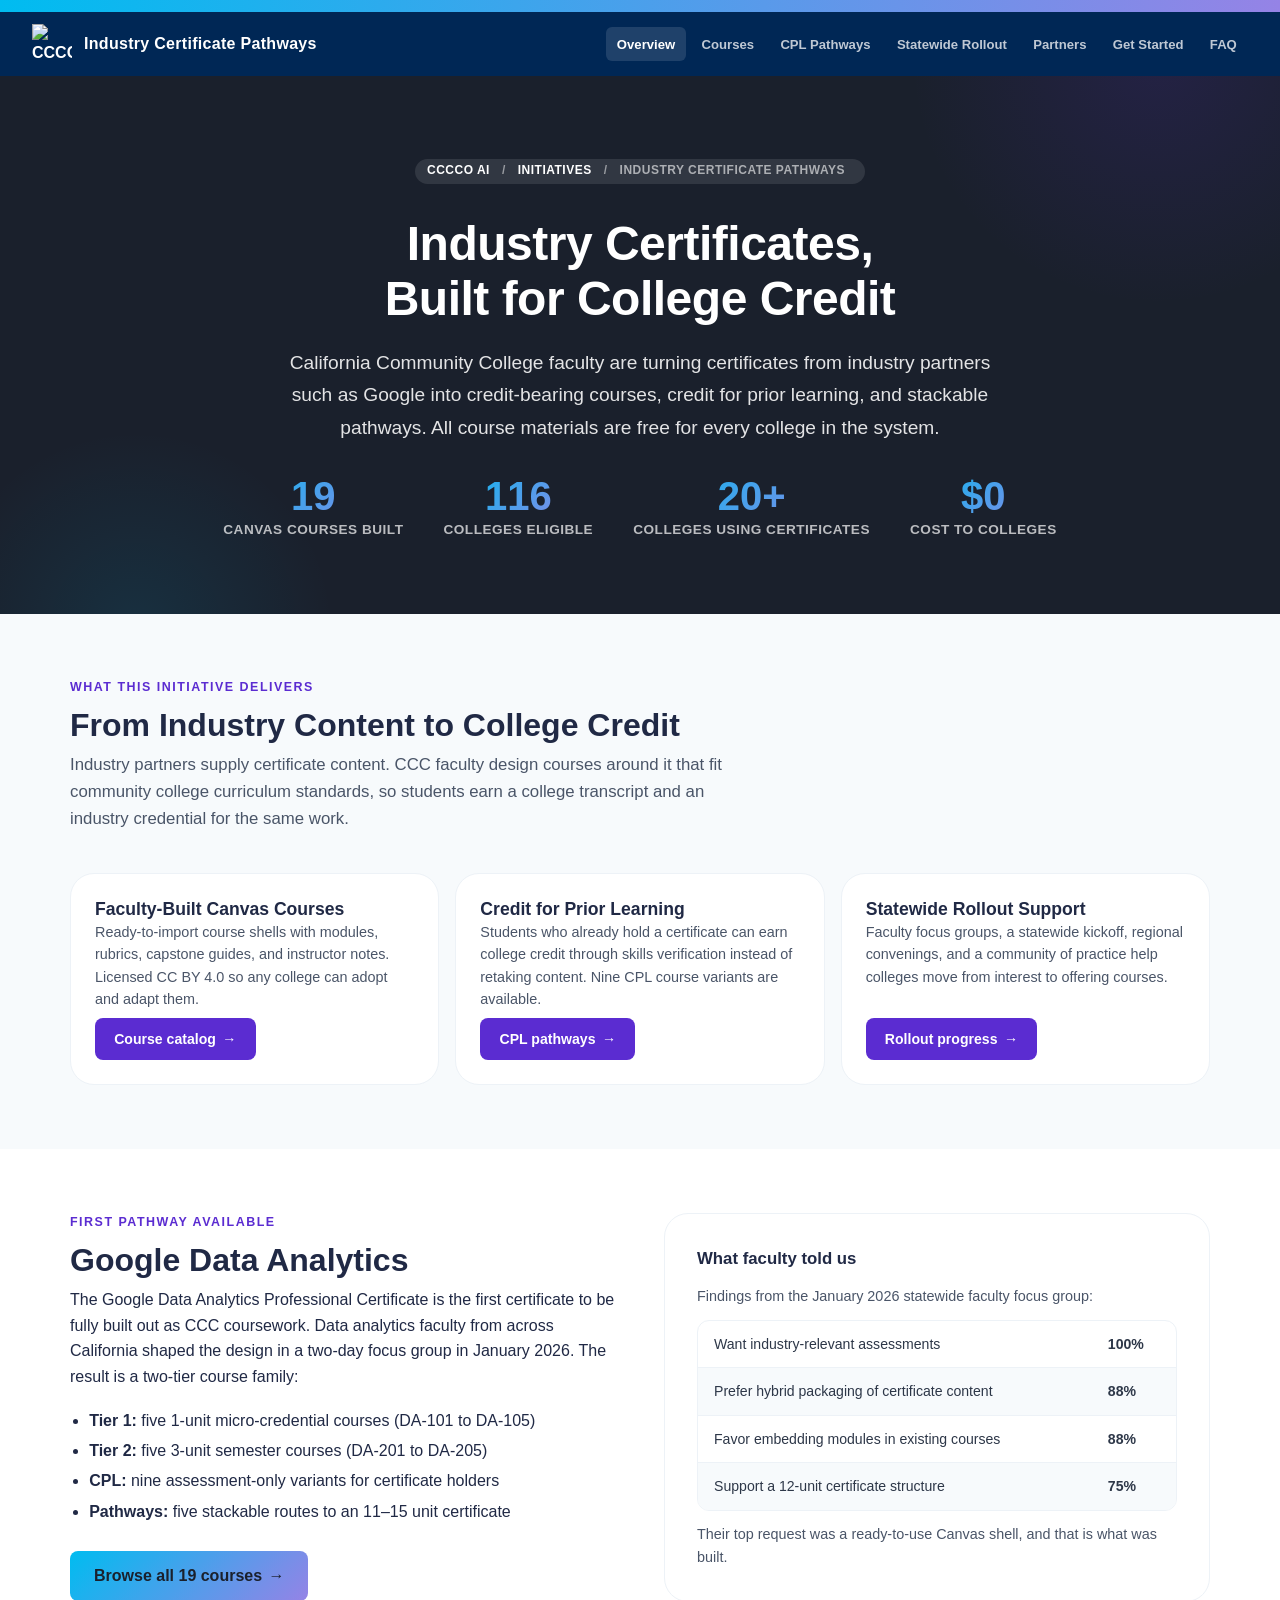
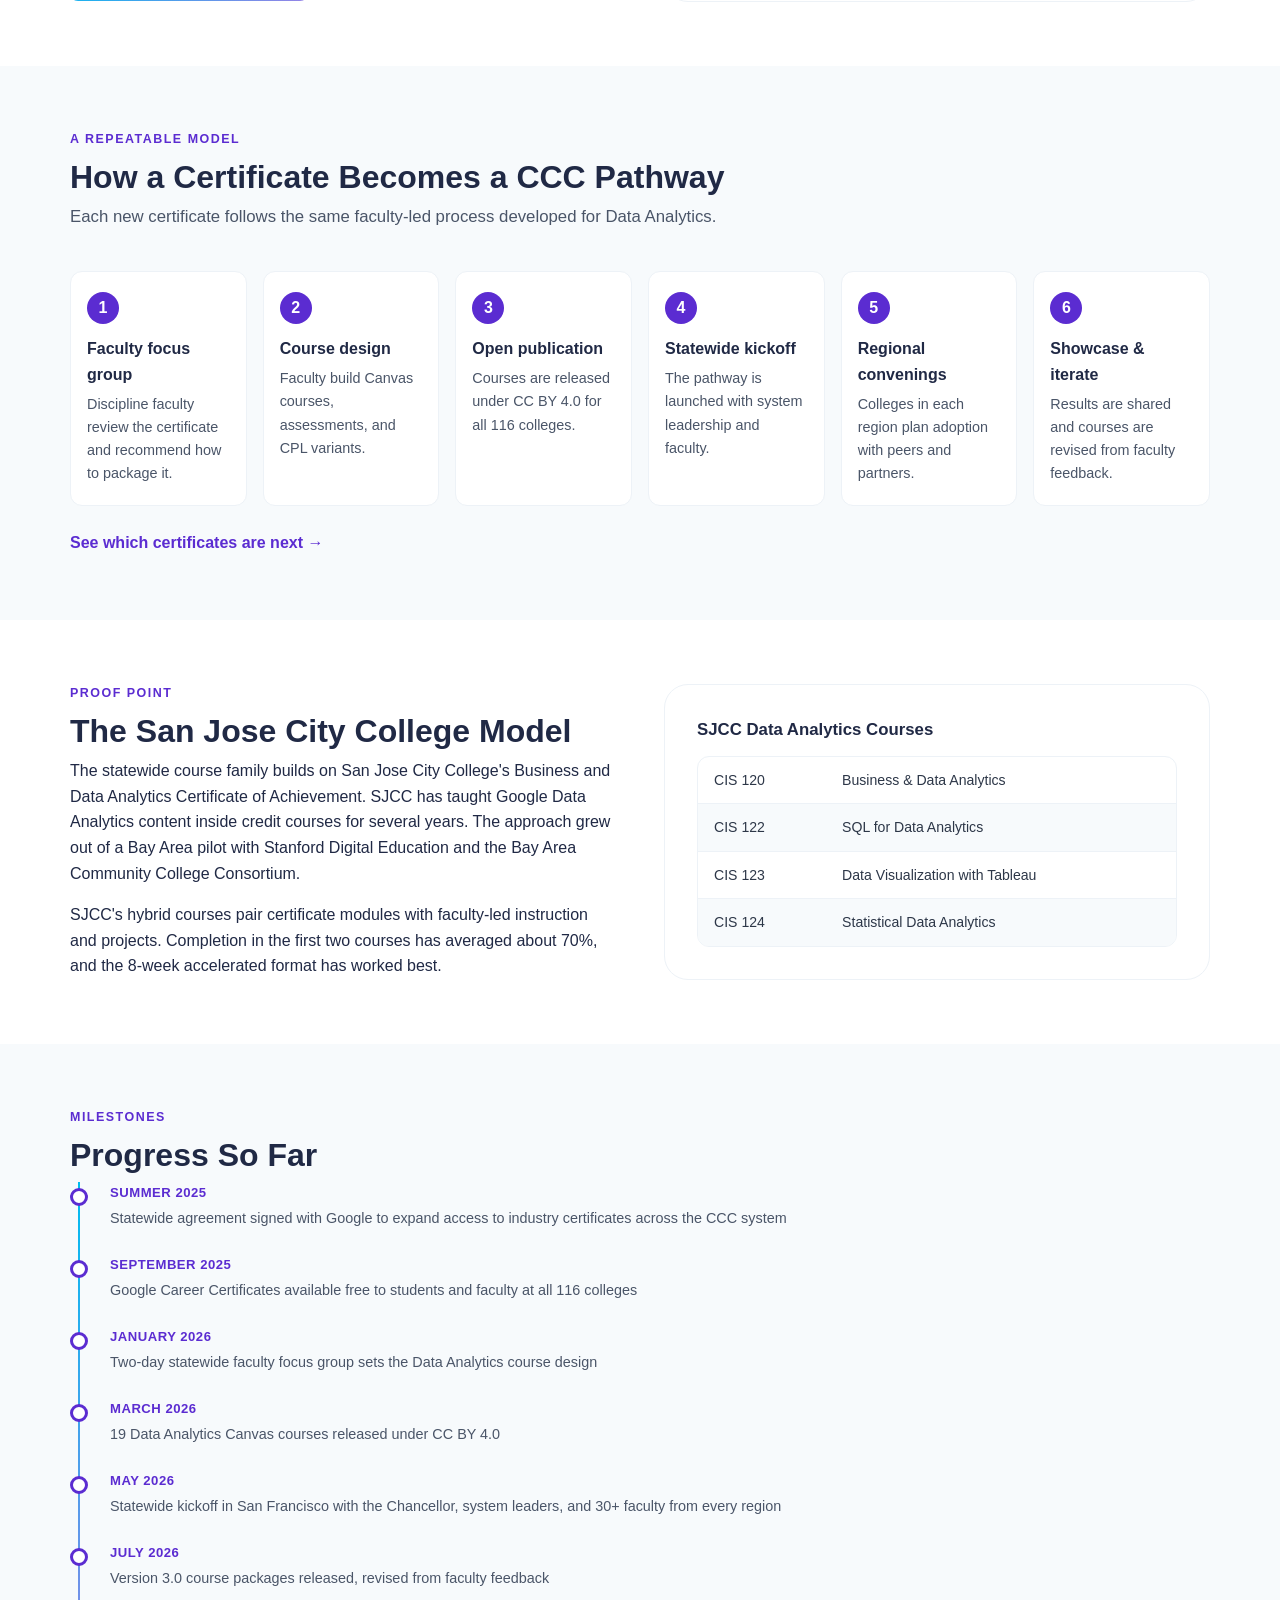
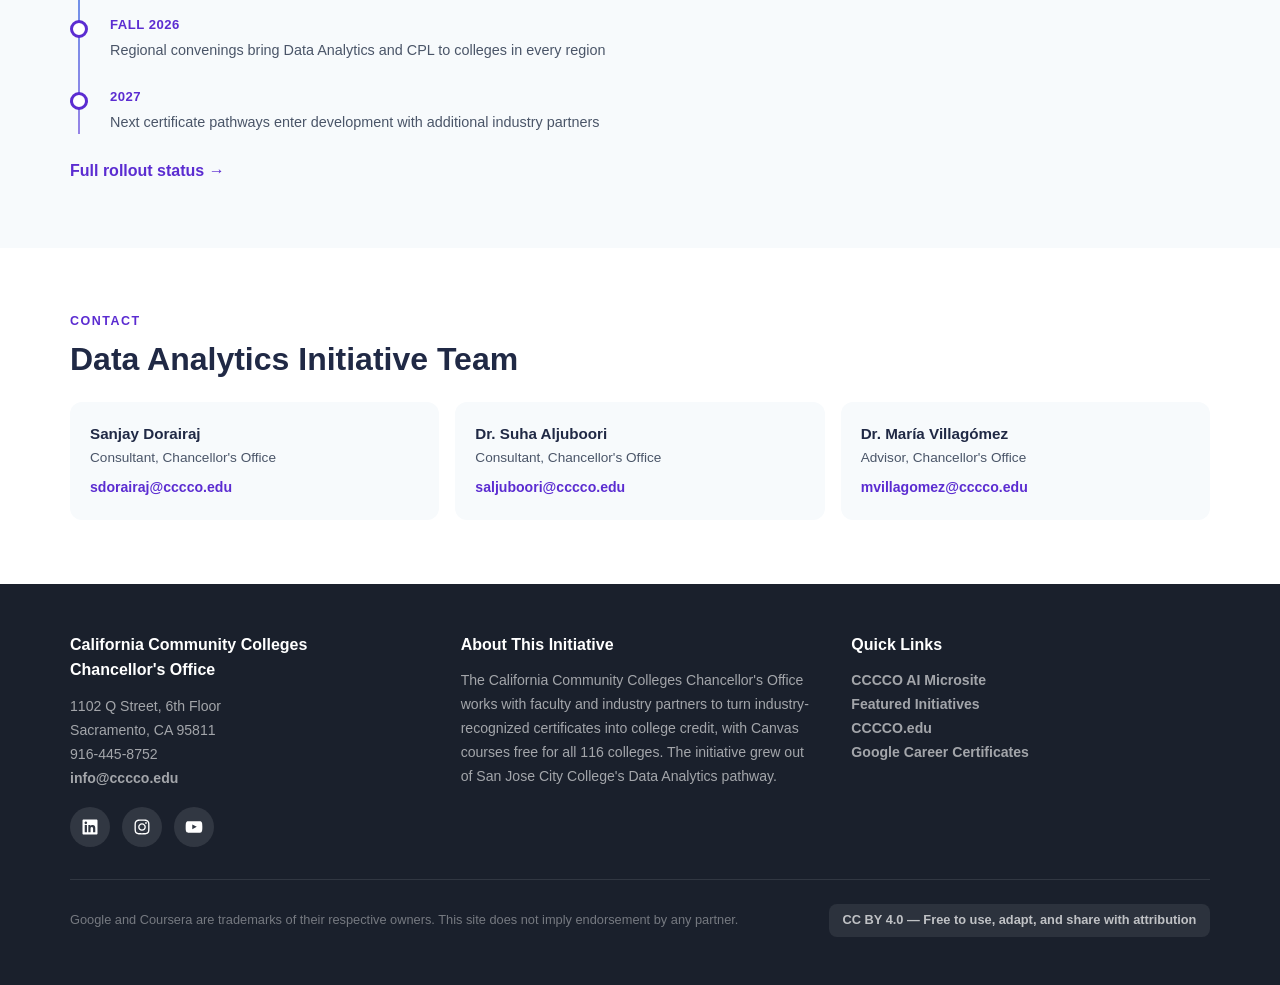
==== commit 2e89c935: "Relaunch as CCC Industry Certificate Pathways site Refocus the site on faculty-built courses and cer" ====
--- a/index.html
+++ b/index.html
@@ -3,7 +3,8 @@
 <head>
   <meta charset="UTF-8">
   <meta name="viewport" content="width=device-width, initial-scale=1.0">
-  <title>Google Tools &amp; Certifications — CCC</title>
+  <title>Industry Certificate Pathways — California Community Colleges</title>
+  <meta name="description" content="Faculty-built courses that turn industry certificates from industry partners such as Google into California Community College credit, free for all 116 colleges.">
   <link rel="stylesheet" href="css/style.css">
 </head>
 <body data-page="home">
@@ -18,221 +19,165 @@
         <span class="sep">/</span>
         <a href="https://ai.cccco.edu/initiatives/">Initiatives</a>
         <span class="sep">/</span>
-        <span class="current">Google Tools &amp; Certifications</span>
+        <span class="current">Industry Certificate Pathways</span>
       </nav>
 
-      <h1>Google Tools &amp; Certifications<br>for California Community Colleges</h1>
-      <p class="lead">Expanding access to Google AI tools and industry-recognized career certificates across all 116 community colleges — at no cost.</p>
+      <h1>Industry Certificates,<br>Built for College Credit</h1>
+      <p class="lead">California Community College faculty are turning certificates from industry partners such as Google into credit-bearing courses, credit for prior learning, and stackable pathways. All course materials are free for every college in the system.</p>
 
       <div class="hero-stats">
-        <div class="hero-stat">
-          <span class="num">116</span>
-          <span class="label">Colleges</span>
-        </div>
-        <div class="hero-stat">
-          <span class="num">9</span>
-          <span class="label">Certificates</span>
-        </div>
-        <div class="hero-stat">
-          <span class="num">10</span>
-          <span class="label">Specializations</span>
-        </div>
-        <div class="hero-stat">
-          <span class="num">$0</span>
-          <span class="label">No Cost</span>
-        </div>
+        <div class="hero-stat"><span class="num">19</span><span class="label">Canvas Courses Built</span></div>
+        <div class="hero-stat"><span class="num">116</span><span class="label">Colleges Eligible</span></div>
+        <div class="hero-stat"><span class="num">20+</span><span class="label">Colleges Using Certificates</span></div>
+        <div class="hero-stat"><span class="num">$0</span><span class="label">Cost to Colleges</span></div>
       </div>
     </div>
   </section>
 
-  <!-- ═══ Two-Track Overview ═══ -->
+  <!-- ═══ What we build ═══ -->
   <section class="bg-light">
     <div class="container">
-      <p class="section-label">Two Tracks</p>
-      <h2 class="section-title">A Unified Initiative, Two Complementary Tracks</h2>
-      <p class="section-subtitle">The Google partnership delivers both cutting-edge AI tools for teaching and learning, and industry-recognized career certificates for students.</p>
+      <p class="section-label">What This Initiative Delivers</p>
+      <h2 class="section-title">From Industry Content to College Credit</h2>
+      <p class="section-subtitle">Industry partners supply certificate content. CCC faculty design courses around it that fit community college curriculum standards, so students earn a college transcript and an industry credential for the same work.</p>
 
-      <div class="card-grid">
-        <!-- Track 1: AI Tools -->
-        <div class="card card-light">
-          <div class="card-inner">
-            <h3 class="card-title">Google AI Tools</h3>
-            <p style="color: var(--palette5); font-size: 0.95rem; line-height: 1.7; margin-bottom: 1rem;">
-              Gemini, NotebookLM, and Google Workspace for Education — available systemwide through the CCC Digital Center partnership. These tools support instruction, tutoring, research, and student success across every discipline.
-            </p>
-            <div class="card-actions">
-              <a href="digital-center.html" class="btn btn-outline">Digital Center Partnership <span class="arrow">&rarr;</span></a>
-            </div>
-          </div>
-        </div>
-
-        <!-- Track 2: Career Certificates -->
-        <div class="card card-light">
-          <div class="card-inner">
-            <h3 class="card-title">Google Career Certificates</h3>
-            <p style="color: var(--palette5); font-size: 0.95rem; line-height: 1.7; margin-bottom: 1rem;">
-              Nine industry-recognized certificates and ten specializations delivered via Coursera, with faculty-developed Canvas courses aligned to CCC curriculum standards. Led by the Chancellor's Office in partnership with San Jose City College.
-            </p>
-            <div class="card-actions">
-              <a href="courses.html" class="btn btn-primary">Browse Courses <span class="arrow">&rarr;</span></a>
-            </div>
-          </div>
-        </div>
+      <div class="card-grid card-grid-3 mt-3">
+        <div class="card card-light"><div class="card-inner">
+          <h3 class="card-title">Faculty-Built Canvas Courses</h3>
+          <p class="card-desc">Ready-to-import course shells with modules, rubrics, capstone guides, and instructor notes. Licensed CC BY 4.0 so any college can adopt and adapt them.</p>
+          <div class="card-actions"><a href="courses.html" class="btn btn-primary">Course catalog <span class="arrow">&rarr;</span></a></div>
+        </div></div>
+        <div class="card card-light"><div class="card-inner">
+          <h3 class="card-title">Credit for Prior Learning</h3>
+          <p class="card-desc">Students who already hold a certificate can earn college credit through skills verification instead of retaking content. Nine CPL course variants are available.</p>
+          <div class="card-actions"><a href="cpl.html" class="btn btn-primary">CPL pathways <span class="arrow">&rarr;</span></a></div>
+        </div></div>
+        <div class="card card-light"><div class="card-inner">
+          <h3 class="card-title">Statewide Rollout Support</h3>
+          <p class="card-desc">Faculty focus groups, a statewide kickoff, regional convenings, and a community of practice help colleges move from interest to offering courses.</p>
+          <div class="card-actions"><a href="rollout.html" class="btn btn-primary">Rollout progress <span class="arrow">&rarr;</span></a></div>
+        </div></div>
       </div>
     </div>
   </section>
 
-  <!-- ═══ CPL Call-out Banner ═══ -->
+  <!-- ═══ Featured pathway ═══ -->
   <section>
-    <div class="container">
-      <div class="cpl-highlight">
-        <h3>Credit for Prior Learning (CPL)</h3>
-        <p>Students who have already completed Google Career Certificates elsewhere — through Coursera, employer programs, or self-study — can earn CCC credit quickly through CPL assessment. No need to retake courses. This accelerates time to degree and validates real-world skills.</p>
-        <a href="cpl.html" class="btn btn-teal mt-2">Explore CPL Pathways <span class="arrow">&rarr;</span></a>
+    <div class="container two-col">
+      <div>
+        <p class="section-label">First Pathway Available</p>
+        <h2 class="section-title">Google Data Analytics</h2>
+        <p>The Google Data Analytics Professional Certificate is the first certificate to be fully built out as CCC coursework. Data analytics faculty from across California shaped the design in a two-day focus group in January 2026. The result is a two-tier course family:</p>
+        <ul style="margin:1rem 0 1.5rem 1.2rem; line-height:1.9;">
+          <li><strong>Tier 1:</strong> five 1-unit micro-credential courses (DA-101 to DA-105)</li>
+          <li><strong>Tier 2:</strong> five 3-unit semester courses (DA-201 to DA-205)</li>
+          <li><strong>CPL:</strong> nine assessment-only variants for certificate holders</li>
+          <li><strong>Pathways:</strong> five stackable routes to an 11–15 unit certificate</li>
+        </ul>
+        <a href="courses.html" class="btn btn-teal btn-lg">Browse all 19 courses <span class="arrow">&rarr;</span></a>
+      </div>
+      <div class="info-box">
+        <h3>What faculty told us</h3>
+        <p style="margin-bottom:.75rem;">Findings from the January 2026 statewide faculty focus group:</p>
+        <table class="data-table">
+          <tbody>
+            <tr><td>Want industry-relevant assessments</td><td><strong>100%</strong></td></tr>
+            <tr><td>Prefer hybrid packaging of certificate content</td><td><strong>88%</strong></td></tr>
+            <tr><td>Favor embedding modules in existing courses</td><td><strong>88%</strong></td></tr>
+            <tr><td>Support a 12-unit certificate structure</td><td><strong>75%</strong></td></tr>
+          </tbody>
+        </table>
+        <p style="margin-top:.75rem; font-size:.9rem; color:var(--palette5);">Their top request was a ready-to-use Canvas shell, and that is what was built.</p>
       </div>
     </div>
   </section>
 
-  <!-- ═══ Data Analytics First Rollout ═══ -->
+  <!-- ═══ Model ═══ -->
   <section class="bg-light">
     <div class="container">
-      <p class="section-label">First Rollout</p>
-      <h2 class="section-title">Data Analytics Certificate</h2>
-      <p class="section-subtitle">The Google Data Analytics Professional Certificate is the first to receive full CCC course development, informed by statewide faculty expertise.</p>
+      <p class="section-label">A Repeatable Model</p>
+      <h2 class="section-title">How a Certificate Becomes a CCC Pathway</h2>
+      <p class="section-subtitle">Each new certificate follows the same faculty-led process developed for Data Analytics.</p>
+      <ol class="pipeline">
+        <li><h3>Faculty focus group</h3><p>Discipline faculty review the certificate and recommend how to package it.</p></li>
+        <li><h3>Course design</h3><p>Faculty build Canvas courses, assessments, and CPL variants.</p></li>
+        <li><h3>Open publication</h3><p>Courses are released under CC BY 4.0 for all 116 colleges.</p></li>
+        <li><h3>Statewide kickoff</h3><p>The pathway is launched with system leadership and faculty.</p></li>
+        <li><h3>Regional convenings</h3><p>Colleges in each region plan adoption with peers and partners.</p></li>
+        <li><h3>Showcase &amp; iterate</h3><p>Results are shared and courses are revised from faculty feedback.</p></li>
+      </ol>
+      <p class="mt-3"><a href="partners.html">See which certificates are next &rarr;</a></p>
+    </div>
+  </section>
 
-      <div class="two-col">
-        <div class="prose">
-          <p>In January 2026, a faculty focus group of data analytics instructors from across California convened to evaluate, package, and align Coursera content to community college standards. Their recommendations shaped 19 Canvas-ready courses spanning two tiers of instruction.</p>
-          <p>The focus group achieved strong consensus on key structural decisions that will guide future certificate rollouts across all nine Google career pathways.</p>
-        </div>
-        <div>
-          <div class="info-grid" style="grid-template-columns: 1fr;">
-            <div class="info-box">
-              <h3>Focus Group Outcomes</h3>
-              <ul>
-                <li><strong>75% consensus</strong> on a 12-unit certificate structure</li>
-                <li><strong>88% preference</strong> for hybrid packaging of Coursera content</li>
-                <li><strong>100% agreement</strong> on industry-relevant assessments</li>
-              </ul>
-            </div>
-          </div>
-          <div class="mt-3">
-            <a href="courses.html" class="btn btn-primary">Browse All 19 Courses <span class="arrow">&rarr;</span></a>
-          </div>
-        </div>
+  <!-- ═══ Proof point ═══ -->
+  <section>
+    <div class="container two-col">
+      <div>
+        <p class="section-label">Proof Point</p>
+        <h2 class="section-title">The San Jose City College Model</h2>
+        <p>The statewide course family builds on San Jose City College's Business and Data Analytics Certificate of Achievement. SJCC has taught Google Data Analytics content inside credit courses for several years. The approach grew out of a Bay Area pilot with Stanford Digital Education and the Bay Area Community College Consortium.</p>
+        <p class="mt-2">SJCC's hybrid courses pair certificate modules with faculty-led instruction and projects. Completion in the first two courses has averaged about 70%, and the 8-week accelerated format has worked best.</p>
+      </div>
+      <div class="info-box">
+        <h3>SJCC Data Analytics Courses</h3>
+        <table class="data-table">
+          <tbody>
+            <tr><td>CIS 120</td><td>Business &amp; Data Analytics</td></tr>
+            <tr><td>CIS 122</td><td>SQL for Data Analytics</td></tr>
+            <tr><td>CIS 123</td><td>Data Visualization with Tableau</td></tr>
+            <tr><td>CIS 124</td><td>Statistical Data Analytics</td></tr>
+          </tbody>
+        </table>
       </div>
     </div>
   </section>
 
   <!-- ═══ Timeline ═══ -->
-  <section>
+  <section class="bg-light">
     <div class="container">
       <p class="section-label">Milestones</p>
-      <h2 class="section-title">Rollout Timeline</h2>
-      <p class="section-subtitle">From the Governor's MoU to statewide access — key milestones in the Google partnership.</p>
-
+      <h2 class="section-title">Progress So Far</h2>
       <div class="timeline">
-        <div class="timeline-item">
-          <div class="date">August 2025</div>
-          <p>Statewide Google-Governor-CCC MoU executed</p>
-        </div>
-        <div class="timeline-item">
-          <div class="date">October 2025</div>
-          <p>17+ colleges identified; 10 early adopter districts confirmed</p>
-        </div>
-        <div class="timeline-item">
-          <div class="date">January 2026</div>
-          <p>Faculty focus group conducted; packaging recommendations finalized</p>
-        </div>
-        <div class="timeline-item">
-          <div class="date">February 2026</div>
-          <p>Creative Commons course materials published; Canvas shells developed</p>
-        </div>
-        <div class="timeline-item">
-          <div class="date">March 2026</div>
-          <p>Public launch with statewide webinars</p>
-        </div>
-        <div class="timeline-item">
-          <div class="date">Spring 2026</div>
-          <p>Data Analytics pilot at 3-5 colleges</p>
-        </div>
-        <div class="timeline-item">
-          <div class="date">Fall 2027</div>
-          <p>Target 50+ colleges offering Google certificates</p>
-        </div>
-        <div class="timeline-item">
-          <div class="date">2027 – 2028</div>
-          <p>All 116 colleges with access to Google tools and career certificates</p>
-        </div>
+        <div class="timeline-item"><div class="date">Summer 2025</div><p>Statewide agreement signed with Google to expand access to industry certificates across the CCC system</p></div>
+        <div class="timeline-item"><div class="date">September 2025</div><p>Google Career Certificates available free to students and faculty at all 116 colleges</p></div>
+        <div class="timeline-item"><div class="date">January 2026</div><p>Two-day statewide faculty focus group sets the Data Analytics course design</p></div>
+        <div class="timeline-item"><div class="date">March 2026</div><p>19 Data Analytics Canvas courses released under CC BY 4.0</p></div>
+        <div class="timeline-item"><div class="date">May 2026</div><p>Statewide kickoff in San Francisco with the Chancellor, system leaders, and 30+ faculty from every region</p></div>
+        <div class="timeline-item"><div class="date">July 2026</div><p>Version 3.0 course packages released, revised from faculty feedback</p></div>
+        <div class="timeline-item"><div class="date">Fall 2026</div><p>Regional convenings bring Data Analytics and CPL to colleges in every region</p></div>
+        <div class="timeline-item"><div class="date">2027</div><p>Next certificate pathways enter development with additional industry partners</p></div>
       </div>
-    </div>
-  </section>
-
-  <!-- ═══ Vision 2030 Alignment ═══ -->
-  <section class="bg-light">
-    <div class="container">
-      <p class="section-label">Strategic Alignment</p>
-      <h2 class="section-title">Vision 2030 Alignment</h2>
-      <p class="section-subtitle">This initiative directly supports the California Community Colleges' Vision 2030 goals.</p>
-
-      <div class="card-grid card-grid-3">
-        <div class="card card-light">
-          <div class="card-inner">
-            <h3 class="card-title">Student Success &amp; Equity</h3>
-            <p style="color: var(--palette5); font-size: 0.9rem; line-height: 1.65;">
-              No-cost access to industry certificates removes financial barriers and ensures all students — regardless of background — can earn credentials valued by employers. CPL pathways honor prior learning and accelerate completion.
-            </p>
-          </div>
-        </div>
-        <div class="card card-light">
-          <div class="card-inner">
-            <h3 class="card-title">Workforce Alignment</h3>
-            <p style="color: var(--palette5); font-size: 0.9rem; line-height: 1.65;">
-              Google Career Certificates target high-demand fields — data analytics, cybersecurity, IT support, UX design, project management, and more. Graduates enter the workforce with skills employers actively seek.
-            </p>
-          </div>
-        </div>
-        <div class="card card-light">
-          <div class="card-inner">
-            <h3 class="card-title">Institutional Capacity</h3>
-            <p style="color: var(--palette5); font-size: 0.9rem; line-height: 1.65;">
-              Ready-made Canvas course shells, Creative Commons licensing, and systemwide coordination reduce the burden on individual colleges. Faculty focus on teaching, not course development from scratch.
-            </p>
-          </div>
-        </div>
-      </div>
+      <p class="mt-3"><a href="rollout.html">Full rollout status &rarr;</a></p>
     </div>
   </section>
 
   <!-- ═══ Contact ═══ -->
   <section>
     <div class="container">
-      <p class="section-label">Get in Touch</p>
-      <h2 class="section-title">Contact</h2>
-      <p class="section-subtitle">Questions about the initiative? Reach out to the project team.</p>
-
-      <div class="contact-grid">
+      <p class="section-label">Contact</p>
+      <h2 class="section-title">Data Analytics Initiative Team</h2>
+      <div class="contact-grid mt-3">
         <div class="contact-card">
           <div class="name">Sanjay Dorairaj</div>
-          <div class="role">AI Advisor, Chancellor's Office</div>
-          <a href="mailto:postsanjay@gmail.com">postsanjay@gmail.com</a>
+          <div class="role">Consultant, Chancellor's Office</div>
+          <a href="mailto:sdorairaj@cccco.edu">sdorairaj@cccco.edu</a>
         </div>
         <div class="contact-card">
           <div class="name">Dr. Suha Aljuboori</div>
-          <div class="role">AI Fellow, Chancellor's Office</div>
-          <a href="mailto:aljubos@flc.losrios.edu">aljubos@flc.losrios.edu</a>
+          <div class="role">Consultant, Chancellor's Office</div>
+          <a href="mailto:saljuboori@cccco.edu">saljuboori@cccco.edu</a>
         </div>
         <div class="contact-card">
-          <div class="name">Adrian Rivera-Reyes</div>
-          <div class="role">Senior Program Manager, Chancellor's Office</div>
-          <a href="mailto:ariverareyes@cccco.edu">ariverareyes@cccco.edu</a>
+          <div class="name">Dr. María Villagómez</div>
+          <div class="role">Advisor, Chancellor's Office</div>
+          <a href="mailto:mvillagomez@cccco.edu">mvillagomez@cccco.edu</a>
         </div>
       </div>
     </div>
   </section>
 
   <div id="site-footer"></div>
-
   <script src="js/components.js"></script>
 </body>
 </html>
--- a/css/style.css
+++ b/css/style.css
@@ -1,5 +1,5 @@
 /* ═══════════════════════════════════════════════
-   CCC Google Tools & Certifications Microsite
+   CCC Industry Certificate Pathways
    Themed to match ai.cccco.edu
    ═══════════════════════════════════════════════ */
 
@@ -848,3 +848,26 @@
 .mb-4 { margin-bottom: 2rem; }
 .text-center { text-align: center; }
 .full-span { grid-column: 1 / -1; }
+
+/* ── Additions for the Industry Certificate Pathways site ── */
+.status-pill { display:inline-block; font-size:.72rem; font-weight:600; letter-spacing:.04em; text-transform:uppercase; padding:.2rem .6rem; border-radius:999px; margin-bottom:.5rem; }
+.status-pill.live { background:#e3f4e8; color:var(--green); }
+.status-pill.planning { background:#fff4e0; color:#8a5300; }
+.status-pill.upcoming { background:#e6f7fd; color:#005f7a; }
+.status-pill.done { background:var(--palette7); color:var(--palette4); }
+.pipeline { list-style:none; display:grid; grid-template-columns:repeat(6,1fr); gap:1rem; counter-reset:step; margin-top:2rem; }
+.pipeline li { counter-increment:step; background:var(--palette9); border:1px solid var(--palette7); border-radius:var(--radius-sm); padding:1.25rem 1rem; position:relative; }
+.pipeline li::before { content:counter(step); display:flex; align-items:center; justify-content:center; width:2rem; height:2rem; border-radius:50%; background:var(--purple); color:#fff; font-weight:600; margin-bottom:.75rem; }
+.pipeline h3 { font-size:1rem; margin-bottom:.35rem; }
+.pipeline p { font-size:.9rem; color:var(--palette5); }
+@media (max-width:960px){ .pipeline { grid-template-columns:repeat(3,1fr);} }
+@media (max-width:600px){ .pipeline { grid-template-columns:1fr;} }
+.partner-card { border:1px solid var(--palette7); border-radius:var(--radius); padding:2rem; background:var(--palette9); }
+.partner-card h3 { font-size:1.4rem; margin:.25rem 0 .75rem; }
+.partner-card ul { margin:.75rem 0 0 1.1rem; }
+.partner-card li { margin-bottom:.35rem; }
+.college-list { columns:3; column-gap:2rem; list-style:none; margin-top:1.5rem; }
+.college-list li { padding:.35rem 0; border-bottom:1px solid var(--palette7); break-inside:avoid; }
+@media (max-width:760px){ .college-list { columns:2; } }
+@media (max-width:480px){ .college-list { columns:1; } }
+.convening-table td:first-child { font-weight:600; }
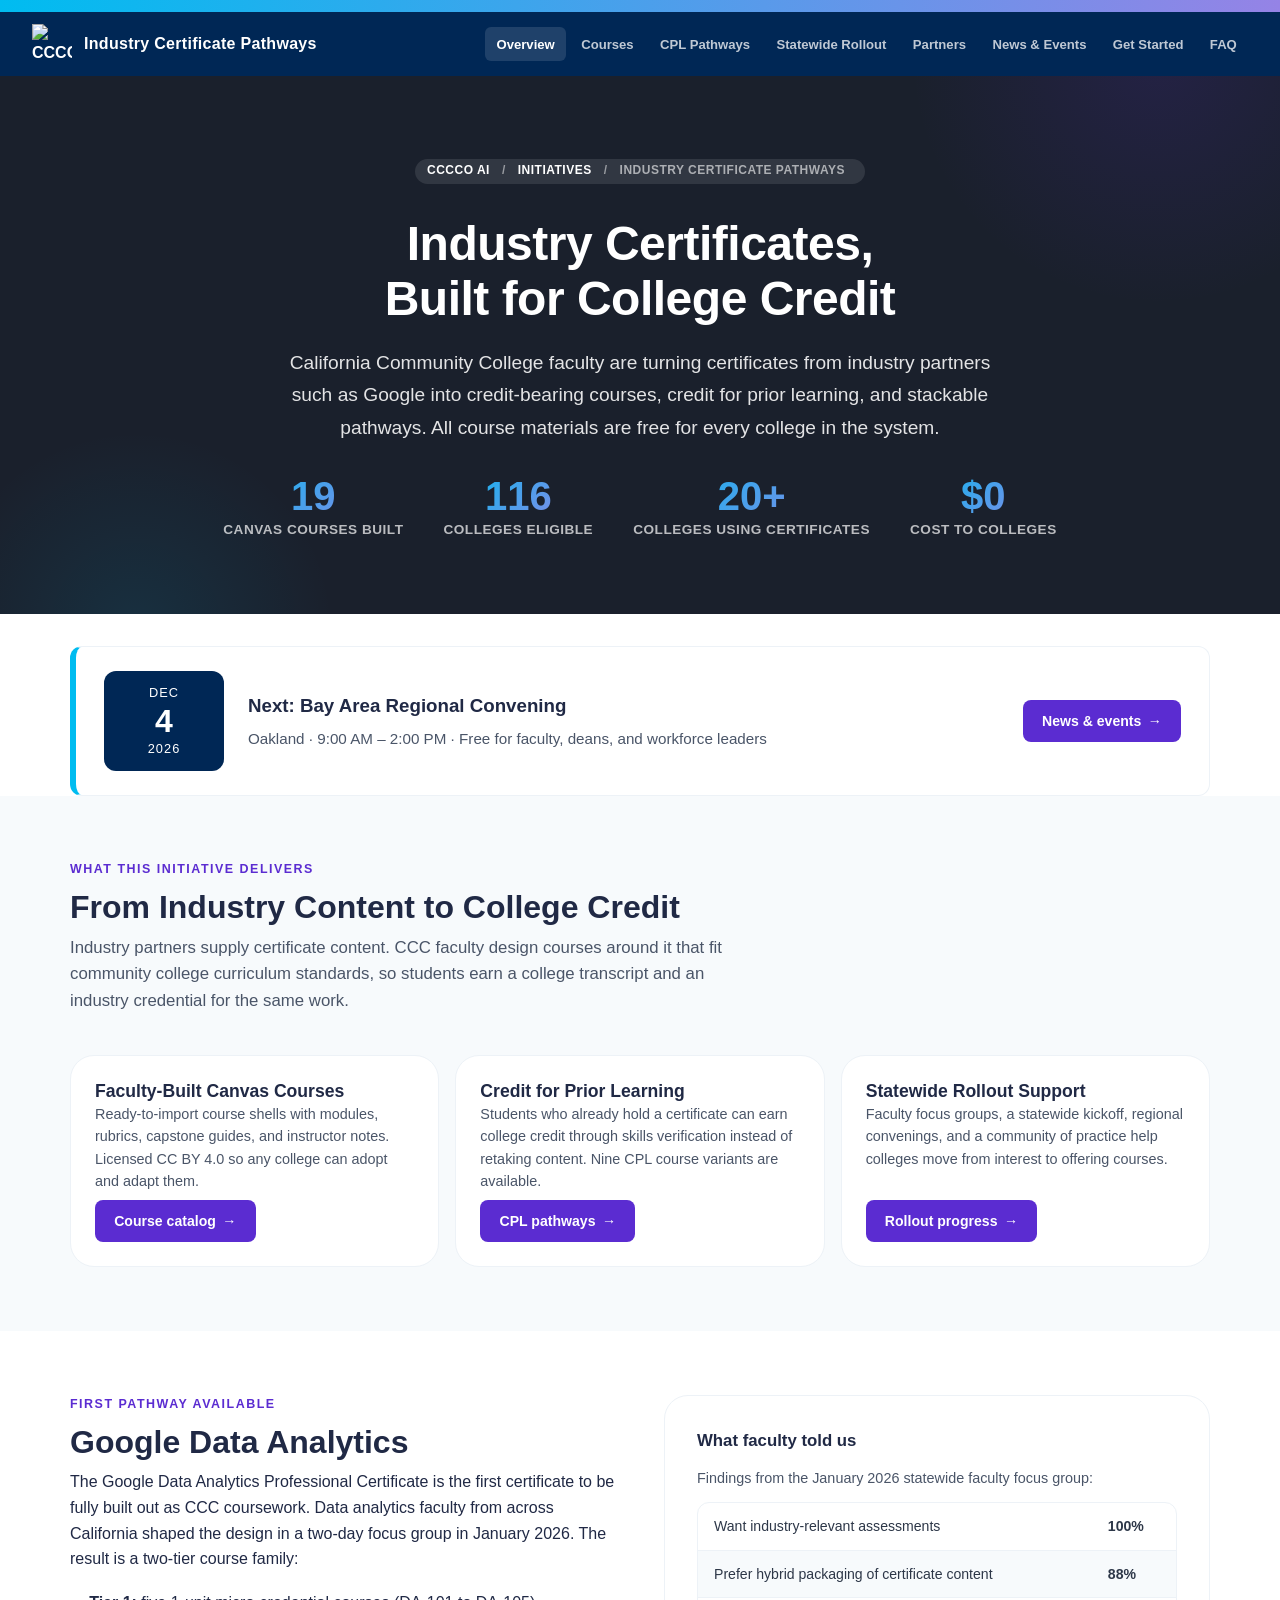
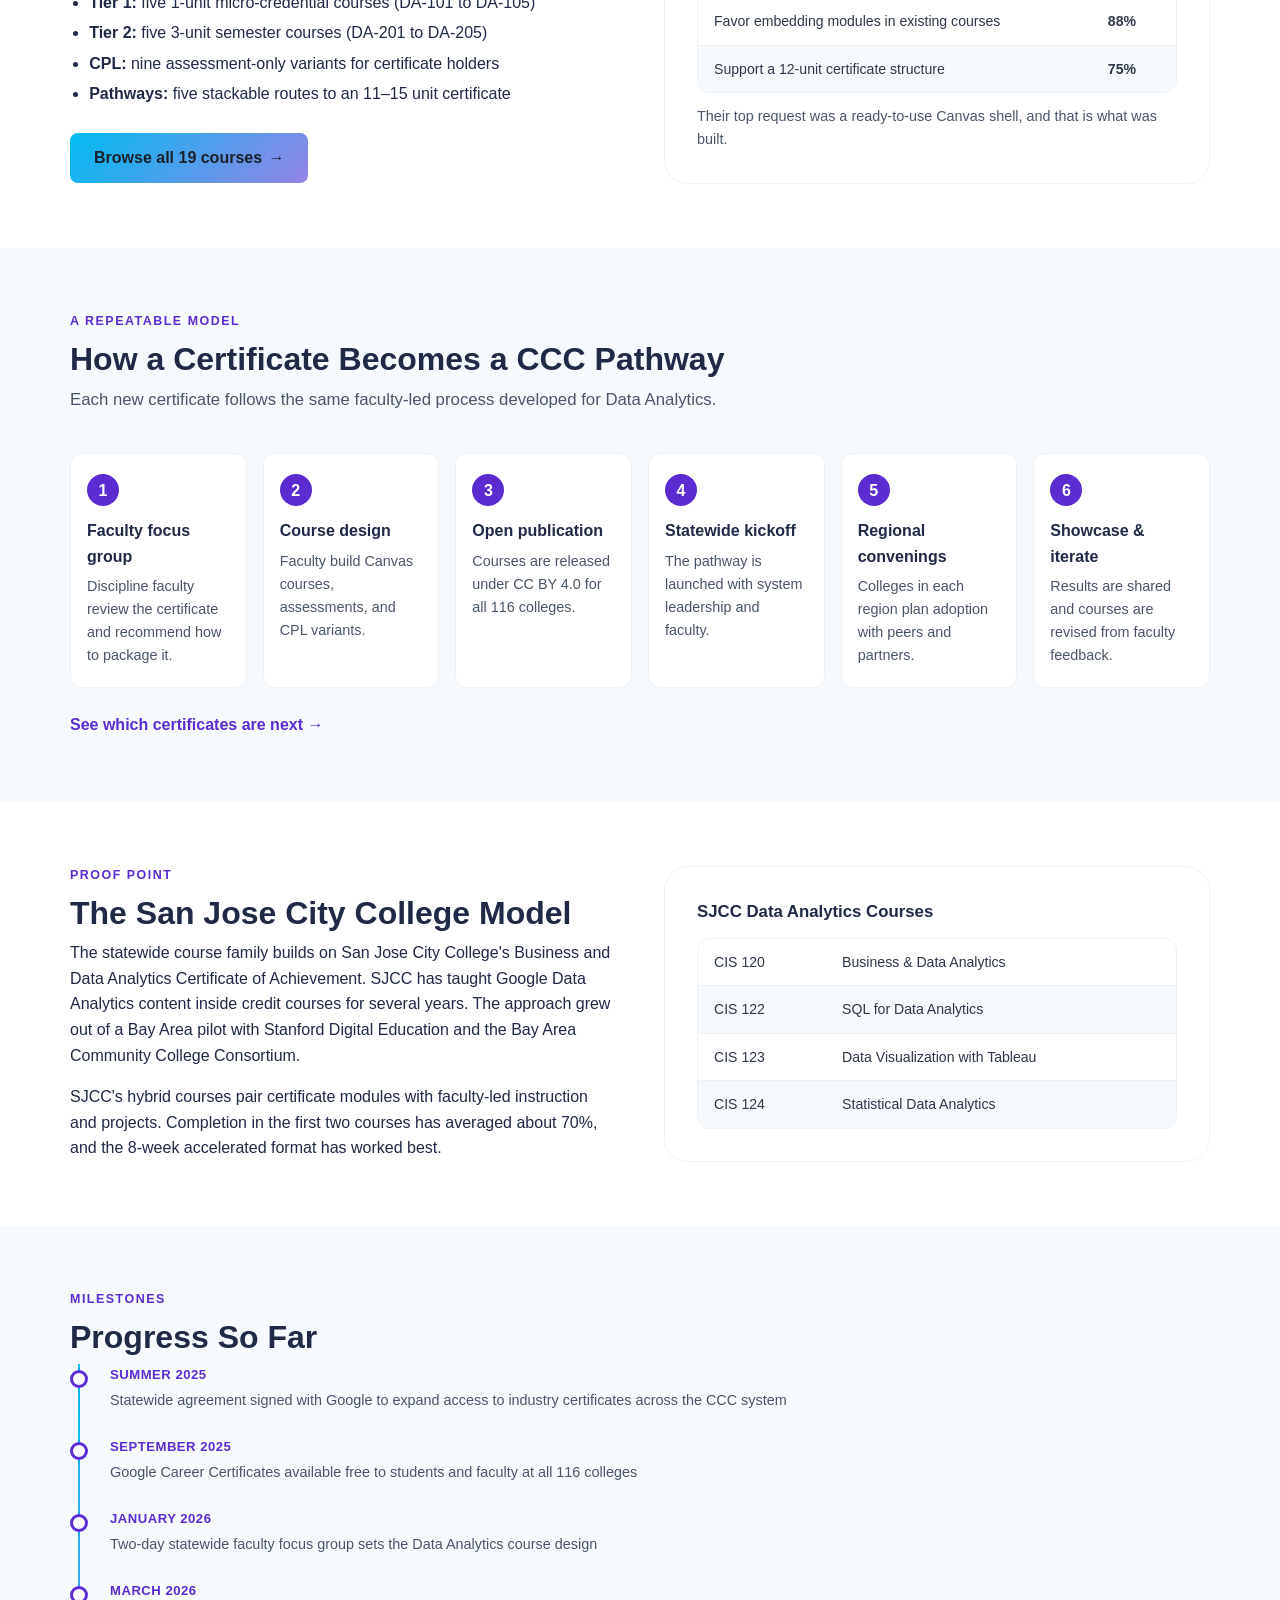
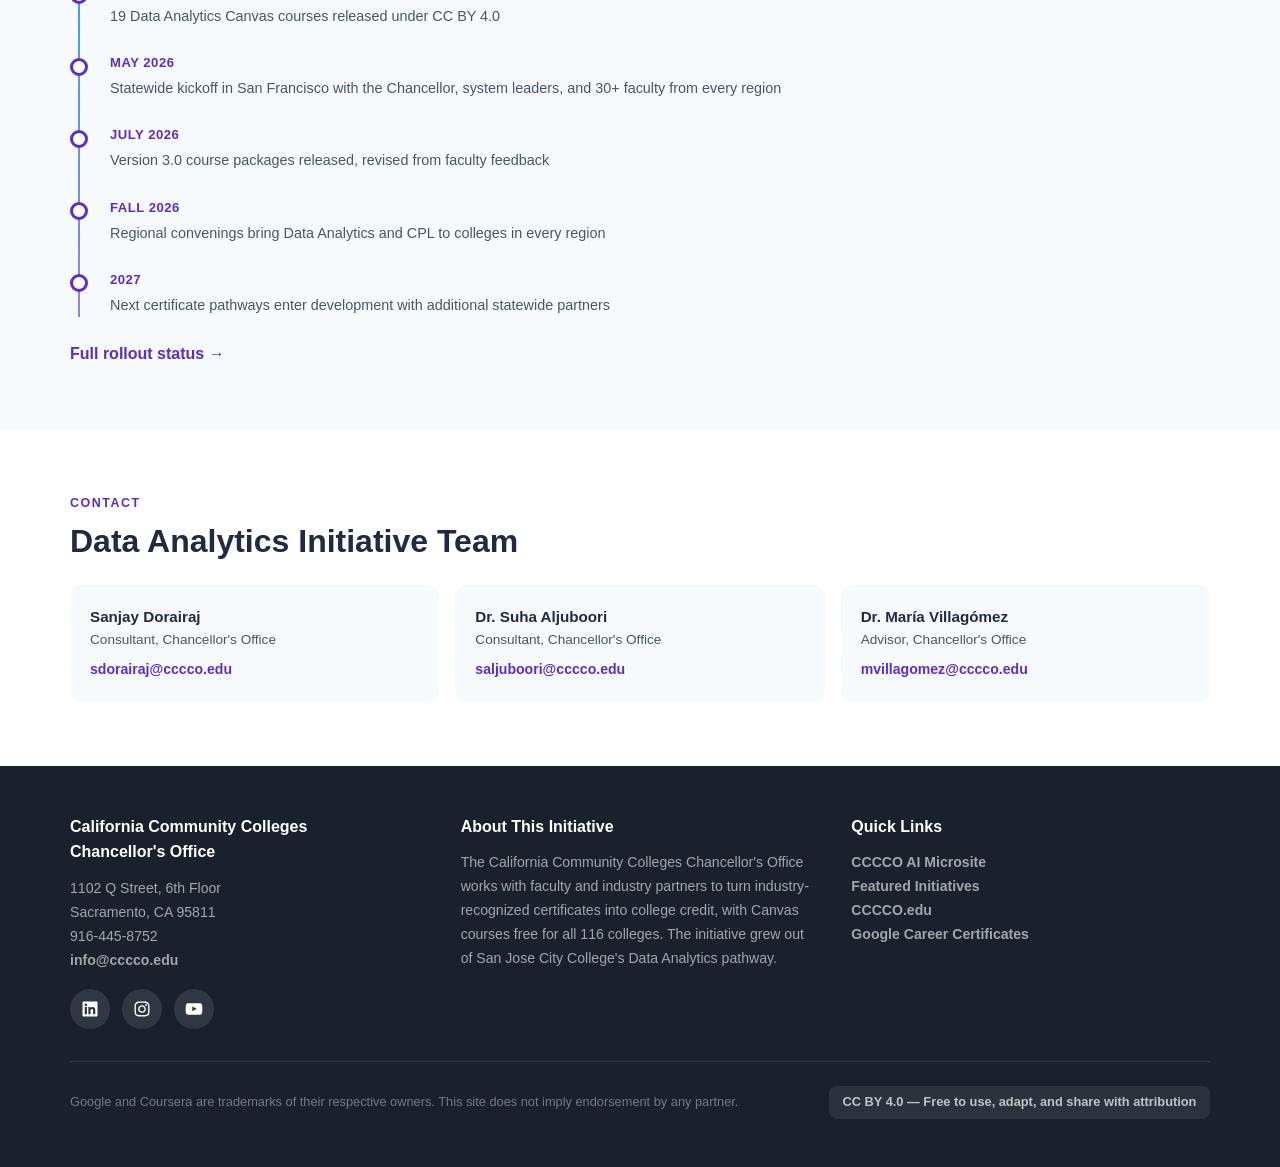
==== commit 18c494a1: "Add News & Events page, partner placeholders, and MOU naming gate - News & Events: monthly update (P" ====
--- a/index.html
+++ b/index.html
@@ -30,6 +30,20 @@
         <div class="hero-stat"><span class="num">116</span><span class="label">Colleges Eligible</span></div>
         <div class="hero-stat"><span class="num">20+</span><span class="label">Colleges Using Certificates</span></div>
         <div class="hero-stat"><span class="num">$0</span><span class="label">Cost to Colleges</span></div>
+      </div>
+    </div>
+  </section>
+
+  <!-- ═══ Next event ═══ -->
+  <section style="padding-top:2rem; padding-bottom:0;">
+    <div class="container">
+      <div class="event-card" data-event-date="2026-12-04">
+        <div class="event-date"><span class="m">Dec</span><span class="d">4</span><span class="m">2026</span></div>
+        <div>
+          <h3>Next: Bay Area Regional Convening</h3>
+          <p>Oakland &middot; 9:00 AM – 2:00 PM &middot; Free for faculty, deans, and workforce leaders</p>
+        </div>
+        <div><a href="news.html" class="btn btn-primary">News &amp; events <span class="arrow">&rarr;</span></a></div>
       </div>
     </div>
   </section>
@@ -146,7 +160,7 @@
         <div class="timeline-item"><div class="date">May 2026</div><p>Statewide kickoff in San Francisco with the Chancellor, system leaders, and 30+ faculty from every region</p></div>
         <div class="timeline-item"><div class="date">July 2026</div><p>Version 3.0 course packages released, revised from faculty feedback</p></div>
         <div class="timeline-item"><div class="date">Fall 2026</div><p>Regional convenings bring Data Analytics and CPL to colleges in every region</p></div>
-        <div class="timeline-item"><div class="date">2027</div><p>Next certificate pathways enter development with additional industry partners</p></div>
+        <div class="timeline-item"><div class="date">2027</div><p>Next certificate pathways enter development with additional statewide partners</p></div>
       </div>
       <p class="mt-3"><a href="rollout.html">Full rollout status &rarr;</a></p>
     </div>
--- a/css/style.css
+++ b/css/style.css
@@ -871,3 +871,26 @@
 @media (max-width:760px){ .college-list { columns:2; } }
 @media (max-width:480px){ .college-list { columns:1; } }
 .convening-table td:first-child { font-weight:600; }
+
+/* ── Placeholders: reserved slots for content that is coming ── */
+.placeholder-card { border:2px dashed #c9b8f5; border-radius:var(--radius); padding:1.75rem; background:repeating-linear-gradient(135deg, #faf8ff, #faf8ff 12px, #f4f0fe 12px, #f4f0fe 24px); }
+.placeholder-card h3 { font-size:1.2rem; margin:.35rem 0 .5rem; }
+.placeholder-card p { color:var(--palette5); font-size:.95rem; }
+.placeholder-label { display:inline-block; font-size:.72rem; font-weight:600; letter-spacing:.06em; text-transform:uppercase; padding:.2rem .6rem; border-radius:999px; background:#ede7fd; color:var(--purple); }
+tr.placeholder-row td { color:var(--palette5); font-style:italic; background:#faf8ff; }
+
+/* ── News & events ── */
+.event-card { border:1px solid var(--palette7); border-left:6px solid var(--teal); border-radius:var(--radius-sm); padding:1.5rem 1.75rem; background:var(--palette9); display:grid; grid-template-columns:120px 1fr auto; gap:1.5rem; align-items:center; }
+.event-date { text-align:center; background:var(--palette2); color:#fff; border-radius:var(--radius-sm); padding:.75rem .5rem; }
+.event-date .m { display:block; font-size:.8rem; text-transform:uppercase; letter-spacing:.08em; }
+.event-date .d { display:block; font-size:2rem; font-weight:700; line-height:1.1; }
+.event-card h3 { margin-bottom:.35rem; }
+.event-card p { color:var(--palette5); font-size:.95rem; }
+@media (max-width:760px){ .event-card { grid-template-columns:1fr; } .event-date { max-width:120px; } }
+.update-grid { display:grid; grid-template-columns:repeat(3,1fr); gap:1rem; margin-top:1.5rem; }
+.update-grid > div { background:var(--palette9); border:1px solid var(--palette7); border-radius:var(--radius-sm); padding:1.5rem; }
+.update-grid h3 { font-size:1rem; text-transform:uppercase; letter-spacing:.06em; color:var(--purple); margin-bottom:.75rem; }
+.update-grid ul { margin-left:1.1rem; line-height:1.75; }
+@media (max-width:860px){ .update-grid { grid-template-columns:1fr; } }
+.copy-block { background:var(--palette8); border:1px solid var(--palette7); border-radius:var(--radius-sm); padding:1.25rem; font-size:.95rem; position:relative; }
+.copy-block button { position:absolute; top:.75rem; right:.75rem; font:inherit; font-size:.8rem; padding:.3rem .7rem; border-radius:999px; border:1px solid var(--palette6); background:#fff; cursor:pointer; }
